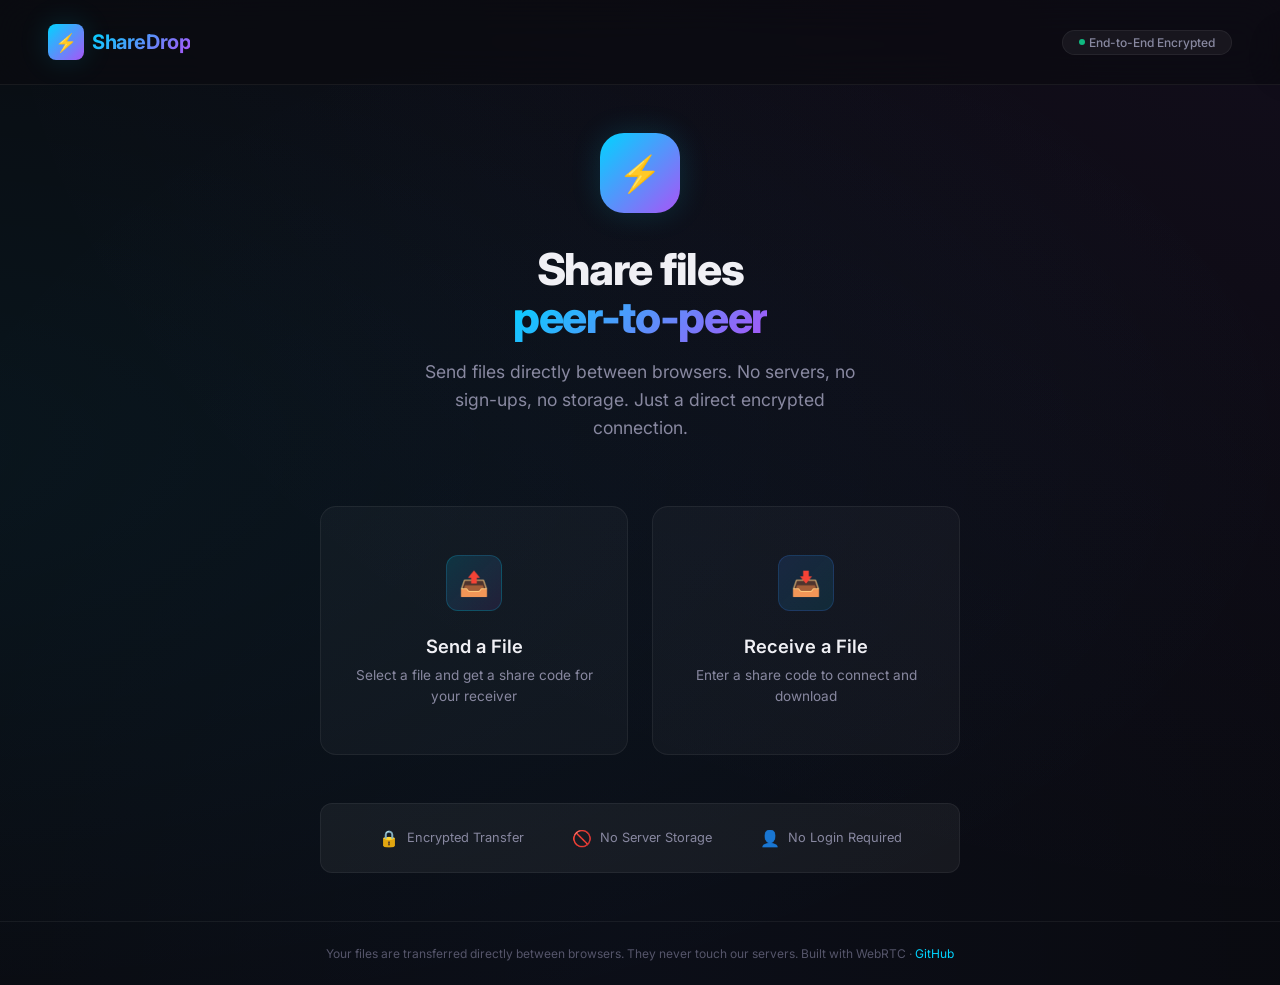
==== frontend/index.html @ 799e656a "feat: Initial commit - ShareDrop signaling server and WebRTC frontend" ====
<!DOCTYPE html>
<html lang="en">
<head>
    <meta charset="UTF-8">
    <meta name="viewport" content="width=device-width, initial-scale=1.0">
    <meta name="description" content="Share files directly between browsers with no server storage. Peer-to-peer, encrypted, and ephemeral.">

    <title>ShareDrop — Ephemeral P2P File Sharing</title>

    <!-- Favicon (inline SVG as data URI) -->
    <link rel="icon" href="data:image/svg+xml,<svg xmlns='http://www.w3.org/2000/svg' viewBox='0 0 100 100'><text y='.9em' font-size='90'>⚡</text></svg>">

    <!-- Styles -->
    <link rel="stylesheet" href="css/style.css">
</head>

<body>
    <div class="app-container">

        <!-- ═══ Header ═══════════════════════════════════════════ -->
        <header class="app-header">
            <a class="app-logo" id="logo-home-link" title="Back to home">
                <div class="logo-icon">⚡</div>
                <span class="logo-text">ShareDrop</span>
            </a>
            <div class="header-badge">
                <span class="dot"></span>
                End-to-End Encrypted
            </div>
        </header>

        <!-- ═══ Main Content ═════════════════════════════════════ -->
        <main class="app-main">

            <!-- ── HOME VIEW ─────────────────────────────────── -->
            <section class="view active" id="view-home">
                <div class="home-hero">
                    <div class="hero-icon">⚡</div>
                    <h1>
                        Share files<br>
                        <span class="gradient-text">peer-to-peer</span>
                    </h1>
                    <p class="subtitle">
                        Send files directly between browsers. No servers, no sign-ups, no storage. 
                        Just a direct encrypted connection.
                    </p>
                </div>

                <div class="action-cards">
                    <div class="action-card send-card" id="btn-go-send" tabindex="0" role="button" aria-label="Send a file">
                        <div class="card-icon">📤</div>
                        <h3>Send a File</h3>
                        <p>Select a file and get a share code for your receiver</p>
                    </div>
                    <div class="action-card receive-card" id="btn-go-receive" tabindex="0" role="button" aria-label="Receive a file">
                        <div class="card-icon">📥</div>
                        <h3>Receive a File</h3>
                        <p>Enter a share code to connect and download</p>
                    </div>
                </div>

                <div class="trust-strip">
                    <div class="trust-item">
                        <span class="icon">🔒</span>
                        <span>Encrypted Transfer</span>
                    </div>
                    <div class="trust-item">
                        <span class="icon">🚫</span>
                        <span>No Server Storage</span>
                    </div>
                    <div class="trust-item">
                        <span class="icon">👤</span>
                        <span>No Login Required</span>
                    </div>
                </div>
            </section>

            <!-- ── SEND VIEW ─────────────────────────────────── -->
            <section class="view" id="view-send">
                <button class="btn-back" id="btn-back-send">
                    ← Back
                </button>

                <div class="section-header">
                    <h2>Send a File</h2>
                    <p>Select a file to share (max 1 GB)</p>
                </div>

                <!-- Steps -->
                <div class="steps" id="send-steps">
                    <div class="step active" data-step="1">
                        <span class="step-number">1</span>
                        Select File
                    </div>
                    <div class="step-divider"></div>
                    <div class="step" data-step="2">
                        <span class="step-number">2</span>
                        Share Code
                    </div>
                    <div class="step-divider"></div>
                    <div class="step" data-step="3">
                        <span class="step-number">3</span>
                        Transfer
                    </div>
                </div>

                <!-- Step 1: File Selection -->
                <div class="drop-zone" id="drop-zone">
                    <div class="drop-icon">📁</div>
                    <div class="drop-text">Drag & drop your file here</div>
                    <div class="drop-subtext">or <span>click to browse</span> · Max 1 GB</div>
                    <input type="file" id="file-input">
                </div>

                <!-- File Info -->
                <div class="file-info" id="file-info">
                    <div class="file-info-row">
                        <div class="file-icon" id="file-type-icon">📄</div>
                        <div class="file-details">
                            <div class="file-name" id="file-name">—</div>
                            <div class="file-meta">
                                <span id="file-size">—</span>
                                <span id="file-type">—</span>
                            </div>
                        </div>
                        <button class="file-remove" id="btn-remove-file" title="Remove file">✕</button>
                    </div>
                </div>

                <!-- Create Room Button -->
                <button class="btn btn-primary btn-full btn-lg" id="btn-create-room" disabled>
                    Create Share Link
                </button>

                <!-- Step 2: Room Code -->
                <div class="room-code-section" id="room-code-section">
                    <div class="room-code-label">Share this code with the receiver</div>
                    <div class="room-code-display">
                        <span class="room-code-value" id="room-code-value">—</span>
                        <button class="btn-copy" id="btn-copy-code" title="Copy code">📋</button>
                    </div>
                    <div class="room-code-hint">Waiting for receiver to connect...</div>
                </div>

                <!-- Connection Status -->
                <div class="connection-status" id="send-connection-status">
                    <span class="status-dot"></span>
                    <span class="status-text">—</span>
                </div>

                <!-- Step 3: Transfer Progress -->
                <div class="transfer-section" id="send-transfer">
                    <div class="progress-container">
                        <div class="progress-header">
                            <span class="progress-label">Sending file...</span>
                            <span class="progress-percent" id="send-progress-percent">0%</span>
                        </div>
                        <div class="progress-bar">
                            <div class="progress-fill" id="send-progress-fill"></div>
                        </div>
                    </div>
                    <div class="transfer-stats">
                        <div class="stat">
                            <div class="stat-value" id="send-speed">—</div>
                            <div class="stat-label">Speed</div>
                        </div>
                        <div class="stat">
                            <div class="stat-value" id="send-transferred">—</div>
                            <div class="stat-label">Sent</div>
                        </div>
                        <div class="stat">
                            <div class="stat-value" id="send-eta">—</div>
                            <div class="stat-label">ETA</div>
                        </div>
                    </div>
                </div>

                <!-- Transfer Complete -->
                <div class="transfer-complete" id="send-complete">
                    <div class="complete-icon">✓</div>
                    <div class="complete-title">File Sent!</div>
                    <div class="complete-subtitle">Your file has been successfully delivered.</div>
                    <button class="btn btn-secondary btn-lg" id="btn-send-another">
                        Send Another File
                    </button>
                </div>
            </section>

            <!-- ── RECEIVE VIEW ──────────────────────────────── -->
            <section class="view" id="view-receive">
                <button class="btn-back" id="btn-back-receive">
                    ← Back
                </button>

                <div class="section-header">
                    <h2>Receive a File</h2>
                    <p>Enter the 5-character code from the sender</p>
                </div>

                <!-- Room Code Input -->
                <div class="room-code-input-group" id="room-code-inputs">
                    <input type="text" maxlength="1" data-index="0" placeholder="·" autocomplete="off" aria-label="Code digit 1">
                    <input type="text" maxlength="1" data-index="1" placeholder="·" autocomplete="off" aria-label="Code digit 2">
                    <input type="text" maxlength="1" data-index="2" placeholder="·" autocomplete="off" aria-label="Code digit 3">
                    <input type="text" maxlength="1" data-index="3" placeholder="·" autocomplete="off" aria-label="Code digit 4">
                    <input type="text" maxlength="1" data-index="4" placeholder="·" autocomplete="off" aria-label="Code digit 5">
                </div>

                <!-- Connect Button -->
                <button class="btn btn-primary btn-full btn-lg" id="btn-join-room" disabled>
                    Connect to Sender
                </button>

                <!-- Connection Status -->
                <div class="connection-status" id="receive-connection-status">
                    <span class="status-dot"></span>
                    <span class="status-text">—</span>
                </div>

                <!-- Incoming File Info -->
                <div class="file-info" id="incoming-file-info">
                    <div class="file-info-row">
                        <div class="file-icon">📥</div>
                        <div class="file-details">
                            <div class="file-name" id="incoming-file-name">—</div>
                            <div class="file-meta">
                                <span id="incoming-file-size">—</span>
                                <span id="incoming-file-type">—</span>
                            </div>
                        </div>
                    </div>
                </div>

                <!-- Transfer Progress -->
                <div class="transfer-section" id="receive-transfer">
                    <div class="progress-container">
                        <div class="progress-header">
                            <span class="progress-label">Receiving file...</span>
                            <span class="progress-percent" id="receive-progress-percent">0%</span>
                        </div>
                        <div class="progress-bar">
                            <div class="progress-fill" id="receive-progress-fill"></div>
                        </div>
                    </div>
                    <div class="transfer-stats">
                        <div class="stat">
                            <div class="stat-value" id="receive-speed">—</div>
                            <div class="stat-label">Speed</div>
                        </div>
                        <div class="stat">
                            <div class="stat-value" id="receive-received">—</div>
                            <div class="stat-label">Received</div>
                        </div>
                        <div class="stat">
                            <div class="stat-value" id="receive-eta">—</div>
                            <div class="stat-label">ETA</div>
                        </div>
                    </div>
                </div>

                <!-- Transfer Complete -->
                <div class="transfer-complete" id="receive-complete">
                    <div class="complete-icon">✓</div>
                    <div class="complete-title">File Received!</div>
                    <div class="complete-subtitle">Your download should begin automatically.</div>
                    <button class="btn btn-primary btn-lg" id="btn-download-file" style="margin-bottom: var(--space-md);">
                        💾 Download File
                    </button>
                    <br>
                    <button class="btn btn-secondary btn-lg" id="btn-receive-another">
                        Receive Another File
                    </button>
                </div>
            </section>

        </main>

        <!-- ═══ Footer ═══════════════════════════════════════════ -->
        <footer class="app-footer">
            Your files are transferred directly between browsers. They never touch our servers. 
            Built with WebRTC · <a href="https://github.com" target="_blank" rel="noopener">GitHub</a>
        </footer>

    </div>

    <!-- ═══ Toast Notifications ═══════════════════════════════ -->
    <div class="toast" id="toast">
        <span id="toast-message"></span>
    </div>

    <!-- ═══ Scripts ══════════════════════════════════════════ -->
    <script src="js/signaling.js"></script>
    <script src="js/webrtc.js"></script>
    <script src="js/fileHandler.js"></script>
    <script src="js/app.js"></script>
</body>
</html>
---- frontend/css/style.css ----
/* ═══════════════════════════════════════════════════════════
   P2P File Share — Design System & Styles
   Premium dark theme with glassmorphism and gradient accents
   ═══════════════════════════════════════════════════════════ */

/* ── Google Fonts ─────────────────────────────────────────── */
@import url('https://fonts.googleapis.com/css2?family=Inter:wght@300;400;500;600;700;800&family=JetBrains+Mono:wght@400;500;600&display=swap');

/* ── CSS Custom Properties ────────────────────────────────── */
:root {
    /* Colors */
    --bg-primary: #0a0a0f;
    --bg-secondary: #12121a;
    --bg-tertiary: #1a1a2e;
    --bg-card: rgba(255, 255, 255, 0.03);
    --bg-card-hover: rgba(255, 255, 255, 0.06);
    --bg-glass: rgba(255, 255, 255, 0.05);
    --bg-glass-hover: rgba(255, 255, 255, 0.08);

    --text-primary: #f0f0f5;
    --text-secondary: #8888a0;
    --text-muted: #55556a;

    --accent-cyan: #00d4ff;
    --accent-purple: #a855f7;
    --accent-blue: #3b82f6;
    --accent-green: #10b981;
    --accent-red: #ef4444;
    --accent-orange: #f59e0b;

    --gradient-primary: linear-gradient(135deg, #00d4ff, #a855f7);
    --gradient-secondary: linear-gradient(135deg, #3b82f6, #00d4ff);
    --gradient-success: linear-gradient(135deg, #10b981, #00d4ff);
    --gradient-danger: linear-gradient(135deg, #ef4444, #f59e0b);

    --border-subtle: rgba(255, 255, 255, 0.06);
    --border-accent: rgba(0, 212, 255, 0.2);

    --shadow-glow-cyan: 0 0 30px rgba(0, 212, 255, 0.15);
    --shadow-glow-purple: 0 0 30px rgba(168, 85, 247, 0.15);
    --shadow-card: 0 8px 32px rgba(0, 0, 0, 0.3);

    /* Typography */
    --font-primary: 'Inter', -apple-system, BlinkMacSystemFont, sans-serif;
    --font-mono: 'JetBrains Mono', 'Fira Code', monospace;

    /* Spacing */
    --space-xs: 0.25rem;
    --space-sm: 0.5rem;
    --space-md: 1rem;
    --space-lg: 1.5rem;
    --space-xl: 2rem;
    --space-2xl: 3rem;
    --space-3xl: 4rem;

    /* Border radius */
    --radius-sm: 8px;
    --radius-md: 12px;
    --radius-lg: 16px;
    --radius-xl: 24px;
    --radius-full: 9999px;

    /* Transitions */
    --transition-fast: 150ms cubic-bezier(0.4, 0, 0.2, 1);
    --transition-base: 250ms cubic-bezier(0.4, 0, 0.2, 1);
    --transition-slow: 400ms cubic-bezier(0.4, 0, 0.2, 1);
    --transition-spring: 500ms cubic-bezier(0.34, 1.56, 0.64, 1);
}

/* ── Reset & Base ─────────────────────────────────────────── */
*,
*::before,
*::after {
    margin: 0;
    padding: 0;
    box-sizing: border-box;
}

html {
    font-size: 16px;
    scroll-behavior: smooth;
    -webkit-font-smoothing: antialiased;
    -moz-osx-font-smoothing: grayscale;
}

body {
    font-family: var(--font-primary);
    background-color: var(--bg-primary);
    color: var(--text-primary);
    min-height: 100vh;
    overflow-x: hidden;
    position: relative;
}

/* ── Animated Background ──────────────────────────────────── */
body::before {
    content: '';
    position: fixed;
    top: -50%;
    left: -50%;
    width: 200%;
    height: 200%;
    background:
        radial-gradient(ellipse at 20% 50%, rgba(0, 212, 255, 0.06) 0%, transparent 50%),
        radial-gradient(ellipse at 80% 20%, rgba(168, 85, 247, 0.06) 0%, transparent 50%),
        radial-gradient(ellipse at 50% 80%, rgba(59, 130, 246, 0.04) 0%, transparent 50%);
    animation: bgShift 20s ease-in-out infinite alternate;
    z-index: 0;
    pointer-events: none;
}

@keyframes bgShift {
    0% { transform: translate(0, 0) rotate(0deg); }
    100% { transform: translate(-5%, -5%) rotate(3deg); }
}

/* ── Layout ───────────────────────────────────────────────── */
.app-container {
    position: relative;
    z-index: 1;
    min-height: 100vh;
    display: flex;
    flex-direction: column;
}

/* ── Header ───────────────────────────────────────────────── */
.app-header {
    display: flex;
    align-items: center;
    justify-content: space-between;
    padding: var(--space-lg) var(--space-2xl);
    background: rgba(10, 10, 15, 0.6);
    backdrop-filter: blur(20px);
    border-bottom: 1px solid var(--border-subtle);
    position: sticky;
    top: 0;
    z-index: 100;
}

.app-logo {
    display: flex;
    align-items: center;
    gap: var(--space-sm);
    cursor: pointer;
    text-decoration: none;
}

.logo-icon {
    width: 36px;
    height: 36px;
    border-radius: var(--radius-sm);
    background: var(--gradient-primary);
    display: flex;
    align-items: center;
    justify-content: center;
    font-size: 1.1rem;
    box-shadow: var(--shadow-glow-cyan);
}

.logo-text {
    font-size: 1.25rem;
    font-weight: 700;
    background: var(--gradient-primary);
    -webkit-background-clip: text;
    -webkit-text-fill-color: transparent;
    background-clip: text;
    letter-spacing: -0.02em;
}

.header-badge {
    display: flex;
    align-items: center;
    gap: var(--space-xs);
    padding: var(--space-xs) var(--space-md);
    background: var(--bg-glass);
    border: 1px solid var(--border-subtle);
    border-radius: var(--radius-full);
    font-size: 0.75rem;
    color: var(--text-secondary);
    font-weight: 500;
}

.header-badge .dot {
    width: 6px;
    height: 6px;
    background: var(--accent-green);
    border-radius: 50%;
    animation: pulse 2s ease-in-out infinite;
}

/* ── Main Content ─────────────────────────────────────────── */
.app-main {
    flex: 1;
    display: flex;
    align-items: center;
    justify-content: center;
    padding: var(--space-2xl);
}

/* ── View System ──────────────────────────────────────────── */
.view {
    display: none;
    width: 100%;
    max-width: 640px;
    animation: fadeSlideIn 0.4s var(--transition-base);
}

.view.active {
    display: block;
}

@keyframes fadeSlideIn {
    from {
        opacity: 0;
        transform: translateY(20px);
    }
    to {
        opacity: 1;
        transform: translateY(0);
    }
}

/* ── Home View ────────────────────────────────────────────── */
.home-hero {
    text-align: center;
    margin-bottom: var(--space-3xl);
}

.home-hero .hero-icon {
    width: 80px;
    height: 80px;
    margin: 0 auto var(--space-xl);
    border-radius: var(--radius-xl);
    background: var(--gradient-primary);
    display: flex;
    align-items: center;
    justify-content: center;
    font-size: 2.2rem;
    box-shadow: var(--shadow-glow-cyan);
    animation: float 3s ease-in-out infinite;
}

@keyframes float {
    0%, 100% { transform: translateY(0); }
    50% { transform: translateY(-8px); }
}

.home-hero h1 {
    font-size: 2.75rem;
    font-weight: 800;
    letter-spacing: -0.03em;
    line-height: 1.1;
    margin-bottom: var(--space-md);
}

.home-hero h1 .gradient-text {
    background: var(--gradient-primary);
    -webkit-background-clip: text;
    -webkit-text-fill-color: transparent;
    background-clip: text;
}

.home-hero .subtitle {
    font-size: 1.1rem;
    color: var(--text-secondary);
    max-width: 440px;
    margin: 0 auto;
    line-height: 1.6;
}

/* ── Action Cards ─────────────────────────────────────────── */
.action-cards {
    display: grid;
    grid-template-columns: 1fr 1fr;
    gap: var(--space-lg);
    margin-bottom: var(--space-2xl);
}

.action-card {
    position: relative;
    background: var(--bg-card);
    border: 1px solid var(--border-subtle);
    border-radius: var(--radius-lg);
    padding: var(--space-2xl) var(--space-xl);
    text-align: center;
    cursor: pointer;
    transition: all var(--transition-base);
    overflow: hidden;
}

.action-card::before {
    content: '';
    position: absolute;
    inset: 0;
    border-radius: inherit;
    opacity: 0;
    transition: opacity var(--transition-base);
}

.action-card.send-card::before {
    background: linear-gradient(135deg, rgba(0, 212, 255, 0.08), rgba(168, 85, 247, 0.05));
}

.action-card.receive-card::before {
    background: linear-gradient(135deg, rgba(59, 130, 246, 0.08), rgba(0, 212, 255, 0.05));
}

.action-card:hover {
    border-color: var(--border-accent);
    transform: translateY(-4px);
    box-shadow: var(--shadow-glow-cyan);
}

.action-card:hover::before {
    opacity: 1;
}

.action-card .card-icon {
    width: 56px;
    height: 56px;
    margin: 0 auto var(--space-lg);
    border-radius: var(--radius-md);
    display: flex;
    align-items: center;
    justify-content: center;
    font-size: 1.5rem;
    position: relative;
    z-index: 1;
}

.send-card .card-icon {
    background: linear-gradient(135deg, rgba(0, 212, 255, 0.15), rgba(168, 85, 247, 0.1));
    border: 1px solid rgba(0, 212, 255, 0.2);
}

.receive-card .card-icon {
    background: linear-gradient(135deg, rgba(59, 130, 246, 0.15), rgba(0, 212, 255, 0.1));
    border: 1px solid rgba(59, 130, 246, 0.2);
}

.action-card h3 {
    font-size: 1.15rem;
    font-weight: 600;
    margin-bottom: var(--space-sm);
    position: relative;
    z-index: 1;
}

.action-card p {
    font-size: 0.85rem;
    color: var(--text-secondary);
    line-height: 1.5;
    position: relative;
    z-index: 1;
}

/* ── Trust Strip ──────────────────────────────────────────── */
.trust-strip {
    display: flex;
    justify-content: center;
    gap: var(--space-2xl);
    padding: var(--space-lg);
    border-radius: var(--radius-md);
    background: var(--bg-glass);
    border: 1px solid var(--border-subtle);
}

.trust-item {
    display: flex;
    align-items: center;
    gap: var(--space-sm);
    font-size: 0.8rem;
    color: var(--text-secondary);
}

.trust-item .icon {
    font-size: 1rem;
}

/* ── Back Button ──────────────────────────────────────────── */
.btn-back {
    display: inline-flex;
    align-items: center;
    gap: var(--space-sm);
    padding: var(--space-sm) var(--space-md);
    background: var(--bg-glass);
    border: 1px solid var(--border-subtle);
    border-radius: var(--radius-full);
    color: var(--text-secondary);
    font-family: var(--font-primary);
    font-size: 0.85rem;
    font-weight: 500;
    cursor: pointer;
    transition: all var(--transition-fast);
    margin-bottom: var(--space-xl);
}

.btn-back:hover {
    background: var(--bg-glass-hover);
    color: var(--text-primary);
    border-color: var(--border-accent);
}

/* ── Section Header ───────────────────────────────────────── */
.section-header {
    text-align: center;
    margin-bottom: var(--space-2xl);
}

.section-header h2 {
    font-size: 1.75rem;
    font-weight: 700;
    letter-spacing: -0.02em;
    margin-bottom: var(--space-sm);
}

.section-header p {
    color: var(--text-secondary);
    font-size: 0.95rem;
}

/* ── Steps Indicator ──────────────────────────────────────── */
.steps {
    display: flex;
    justify-content: center;
    gap: var(--space-xs);
    margin-bottom: var(--space-2xl);
}

.step {
    display: flex;
    align-items: center;
    gap: var(--space-xs);
    padding: var(--space-xs) var(--space-md);
    border-radius: var(--radius-full);
    font-size: 0.75rem;
    font-weight: 500;
    color: var(--text-muted);
    background: var(--bg-glass);
    border: 1px solid transparent;
    transition: all var(--transition-base);
}

.step.active {
    color: var(--accent-cyan);
    border-color: rgba(0, 212, 255, 0.3);
    background: rgba(0, 212, 255, 0.08);
}

.step.completed {
    color: var(--accent-green);
    border-color: rgba(16, 185, 129, 0.3);
    background: rgba(16, 185, 129, 0.08);
}

.step-number {
    width: 20px;
    height: 20px;
    border-radius: 50%;
    display: flex;
    align-items: center;
    justify-content: center;
    font-size: 0.7rem;
    font-weight: 600;
    background: var(--bg-tertiary);
}

.step.active .step-number {
    background: rgba(0, 212, 255, 0.2);
}

.step.completed .step-number {
    background: rgba(16, 185, 129, 0.2);
}

.step-divider {
    width: 24px;
    height: 1px;
    background: var(--border-subtle);
}

/* ── File Drop Zone ───────────────────────────────────────── */
.drop-zone {
    position: relative;
    border: 2px dashed var(--border-subtle);
    border-radius: var(--radius-lg);
    padding: var(--space-3xl) var(--space-xl);
    text-align: center;
    cursor: pointer;
    transition: all var(--transition-base);
    background: var(--bg-card);
    margin-bottom: var(--space-xl);
}

.drop-zone:hover,
.drop-zone.drag-over {
    border-color: var(--accent-cyan);
    background: rgba(0, 212, 255, 0.04);
    box-shadow: var(--shadow-glow-cyan);
}

.drop-zone.drag-over {
    transform: scale(1.01);
}

.drop-zone .drop-icon {
    font-size: 2.5rem;
    margin-bottom: var(--space-md);
    opacity: 0.8;
}

.drop-zone .drop-text {
    font-size: 1rem;
    font-weight: 500;
    color: var(--text-primary);
    margin-bottom: var(--space-xs);
}

.drop-zone .drop-subtext {
    font-size: 0.8rem;
    color: var(--text-muted);
}

.drop-zone .drop-subtext span {
    color: var(--accent-cyan);
    font-weight: 500;
}

.drop-zone input[type="file"] {
    display: none;
}

/* ── File Info Card ───────────────────────────────────────── */
.file-info {
    display: none;
    background: var(--bg-card);
    border: 1px solid var(--border-subtle);
    border-radius: var(--radius-md);
    padding: var(--space-lg);
    margin-bottom: var(--space-xl);
    animation: fadeSlideIn 0.3s ease-out;
}

.file-info.visible {
    display: block;
}

.file-info-row {
    display: flex;
    align-items: center;
    gap: var(--space-md);
}

.file-icon {
    width: 48px;
    height: 48px;
    border-radius: var(--radius-sm);
    background: linear-gradient(135deg, rgba(0, 212, 255, 0.12), rgba(168, 85, 247, 0.08));
    border: 1px solid rgba(0, 212, 255, 0.15);
    display: flex;
    align-items: center;
    justify-content: center;
    font-size: 1.3rem;
    flex-shrink: 0;
}

.file-details {
    flex: 1;
    min-width: 0;
}

.file-name {
    font-size: 0.95rem;
    font-weight: 600;
    white-space: nowrap;
    overflow: hidden;
    text-overflow: ellipsis;
}

.file-meta {
    display: flex;
    gap: var(--space-md);
    margin-top: var(--space-xs);
    font-size: 0.8rem;
    color: var(--text-secondary);
}

.file-remove {
    width: 32px;
    height: 32px;
    border-radius: var(--radius-sm);
    background: rgba(239, 68, 68, 0.1);
    border: 1px solid rgba(239, 68, 68, 0.15);
    color: var(--accent-red);
    display: flex;
    align-items: center;
    justify-content: center;
    cursor: pointer;
    transition: all var(--transition-fast);
    font-size: 1rem;
    flex-shrink: 0;
}

.file-remove:hover {
    background: rgba(239, 68, 68, 0.2);
    border-color: rgba(239, 68, 68, 0.3);
}

/* ── Room Code Display ────────────────────────────────────── */
.room-code-section {
    display: none;
    text-align: center;
    margin-bottom: var(--space-xl);
    animation: fadeSlideIn 0.4s ease-out;
}

.room-code-section.visible {
    display: block;
}

.room-code-label {
    font-size: 0.85rem;
    color: var(--text-secondary);
    margin-bottom: var(--space-md);
    font-weight: 500;
}

.room-code-display {
    display: inline-flex;
    align-items: center;
    gap: var(--space-md);
    padding: var(--space-md) var(--space-xl);
    background: var(--bg-card);
    border: 1px solid var(--border-accent);
    border-radius: var(--radius-md);
    box-shadow: var(--shadow-glow-cyan);
}

.room-code-value {
    font-family: var(--font-mono);
    font-size: 2rem;
    font-weight: 600;
    letter-spacing: 0.2em;
    color: var(--accent-cyan);
    text-transform: uppercase;
}

.btn-copy {
    width: 40px;
    height: 40px;
    border-radius: var(--radius-sm);
    background: var(--bg-glass);
    border: 1px solid var(--border-subtle);
    color: var(--text-secondary);
    display: flex;
    align-items: center;
    justify-content: center;
    cursor: pointer;
    transition: all var(--transition-fast);
    font-size: 1rem;
}

.btn-copy:hover {
    background: var(--bg-glass-hover);
    color: var(--text-primary);
    border-color: var(--border-accent);
}

.btn-copy.copied {
    color: var(--accent-green);
    border-color: rgba(16, 185, 129, 0.3);
    background: rgba(16, 185, 129, 0.1);
}

.room-code-hint {
    margin-top: var(--space-md);
    font-size: 0.8rem;
    color: var(--text-muted);
}

/* ── Room Code Input (Receive View) ───────────────────────── */
.room-code-input-group {
    display: flex;
    justify-content: center;
    gap: var(--space-sm);
    margin-bottom: var(--space-xl);
}

.room-code-input-group input {
    width: 52px;
    height: 64px;
    text-align: center;
    font-family: var(--font-mono);
    font-size: 1.5rem;
    font-weight: 600;
    text-transform: uppercase;
    background: var(--bg-card);
    border: 2px solid var(--border-subtle);
    border-radius: var(--radius-md);
    color: var(--text-primary);
    outline: none;
    transition: all var(--transition-fast);
    caret-color: var(--accent-cyan);
}

.room-code-input-group input:focus {
    border-color: var(--accent-cyan);
    box-shadow: 0 0 0 3px rgba(0, 212, 255, 0.1);
}

.room-code-input-group input::placeholder {
    color: var(--text-muted);
    font-size: 1.2rem;
}

/* ── Buttons ──────────────────────────────────────────────── */
.btn {
    display: inline-flex;
    align-items: center;
    justify-content: center;
    gap: var(--space-sm);
    padding: var(--space-md) var(--space-xl);
    border: none;
    border-radius: var(--radius-md);
    font-family: var(--font-primary);
    font-size: 0.95rem;
    font-weight: 600;
    cursor: pointer;
    transition: all var(--transition-base);
    position: relative;
    overflow: hidden;
}

.btn-primary {
    background: var(--gradient-primary);
    color: white;
    box-shadow: 0 4px 15px rgba(0, 212, 255, 0.25);
}

.btn-primary:hover {
    transform: translateY(-2px);
    box-shadow: 0 8px 25px rgba(0, 212, 255, 0.35);
}

.btn-primary:active {
    transform: translateY(0);
}

.btn-primary:disabled {
    opacity: 0.5;
    cursor: not-allowed;
    transform: none;
    box-shadow: none;
}

.btn-secondary {
    background: var(--bg-glass);
    border: 1px solid var(--border-subtle);
    color: var(--text-primary);
}

.btn-secondary:hover {
    background: var(--bg-glass-hover);
    border-color: var(--border-accent);
}

.btn-full {
    width: 100%;
}

.btn-lg {
    padding: var(--space-lg) var(--space-2xl);
    font-size: 1rem;
    border-radius: var(--radius-md);
}

/* ── Connection Status ────────────────────────────────────── */
.connection-status {
    display: none;
    align-items: center;
    justify-content: center;
    gap: var(--space-sm);
    padding: var(--space-md);
    border-radius: var(--radius-md);
    font-size: 0.85rem;
    font-weight: 500;
    margin-bottom: var(--space-xl);
    animation: fadeSlideIn 0.3s ease-out;
}

.connection-status.visible {
    display: flex;
}

.connection-status.waiting {
    background: rgba(245, 158, 11, 0.08);
    border: 1px solid rgba(245, 158, 11, 0.2);
    color: var(--accent-orange);
}

.connection-status.connected {
    background: rgba(16, 185, 129, 0.08);
    border: 1px solid rgba(16, 185, 129, 0.2);
    color: var(--accent-green);
}

.connection-status.error {
    background: rgba(239, 68, 68, 0.08);
    border: 1px solid rgba(239, 68, 68, 0.2);
    color: var(--accent-red);
}

.status-dot {
    width: 8px;
    height: 8px;
    border-radius: 50%;
    flex-shrink: 0;
}

.waiting .status-dot {
    background: var(--accent-orange);
    animation: pulse 1.5s ease-in-out infinite;
}

.connected .status-dot {
    background: var(--accent-green);
    animation: pulse 2s ease-in-out infinite;
}

.error .status-dot {
    background: var(--accent-red);
}

/* ── Transfer Progress ────────────────────────────────────── */
.transfer-section {
    display: none;
    animation: fadeSlideIn 0.4s ease-out;
}

.transfer-section.visible {
    display: block;
}

.progress-container {
    margin-bottom: var(--space-lg);
}

.progress-header {
    display: flex;
    justify-content: space-between;
    align-items: center;
    margin-bottom: var(--space-sm);
}

.progress-label {
    font-size: 0.85rem;
    font-weight: 500;
    color: var(--text-secondary);
}

.progress-percent {
    font-family: var(--font-mono);
    font-size: 0.85rem;
    font-weight: 600;
    color: var(--accent-cyan);
}

.progress-bar {
    width: 100%;
    height: 8px;
    background: var(--bg-tertiary);
    border-radius: var(--radius-full);
    overflow: hidden;
    position: relative;
}

.progress-fill {
    height: 100%;
    background: var(--gradient-primary);
    border-radius: var(--radius-full);
    width: 0%;
    transition: width var(--transition-base);
    position: relative;
}

.progress-fill::after {
    content: '';
    position: absolute;
    top: 0;
    right: 0;
    bottom: 0;
    width: 100px;
    background: linear-gradient(90deg, transparent, rgba(255, 255, 255, 0.2), transparent);
    animation: shimmer 1.5s ease-in-out infinite;
}

@keyframes shimmer {
    0% { transform: translateX(-100px); }
    100% { transform: translateX(100px); }
}

.transfer-stats {
    display: flex;
    justify-content: space-between;
    padding: var(--space-md);
    background: var(--bg-card);
    border: 1px solid var(--border-subtle);
    border-radius: var(--radius-sm);
    margin-top: var(--space-md);
}

.stat {
    text-align: center;
}

.stat-value {
    font-family: var(--font-mono);
    font-size: 0.9rem;
    font-weight: 600;
    color: var(--text-primary);
}

.stat-label {
    font-size: 0.7rem;
    color: var(--text-muted);
    margin-top: 2px;
    text-transform: uppercase;
    letter-spacing: 0.05em;
}

/* ── Transfer Complete ────────────────────────────────────── */
.transfer-complete {
    display: none;
    text-align: center;
    padding: var(--space-2xl);
    animation: fadeSlideIn 0.4s ease-out;
}

.transfer-complete.visible {
    display: block;
}

.complete-icon {
    width: 72px;
    height: 72px;
    margin: 0 auto var(--space-lg);
    border-radius: 50%;
    background: rgba(16, 185, 129, 0.1);
    border: 2px solid rgba(16, 185, 129, 0.3);
    display: flex;
    align-items: center;
    justify-content: center;
    font-size: 2rem;
    animation: scaleIn 0.5s var(--transition-spring);
}

@keyframes scaleIn {
    from { transform: scale(0); opacity: 0; }
    to { transform: scale(1); opacity: 1; }
}

.complete-title {
    font-size: 1.5rem;
    font-weight: 700;
    margin-bottom: var(--space-sm);
    color: var(--accent-green);
}

.complete-subtitle {
    font-size: 0.9rem;
    color: var(--text-secondary);
    margin-bottom: var(--space-xl);
}

/* ── Error Toast ──────────────────────────────────────────── */
.toast {
    position: fixed;
    top: var(--space-xl);
    right: var(--space-xl);
    padding: var(--space-md) var(--space-lg);
    border-radius: var(--radius-md);
    font-size: 0.85rem;
    font-weight: 500;
    z-index: 200;
    transform: translateX(calc(100% + var(--space-xl)));
    transition: transform var(--transition-base);
    max-width: 400px;
    box-shadow: var(--shadow-card);
}

.toast.visible {
    transform: translateX(0);
}

.toast.toast-error {
    background: rgba(239, 68, 68, 0.15);
    border: 1px solid rgba(239, 68, 68, 0.3);
    color: #fca5a5;
}

.toast.toast-success {
    background: rgba(16, 185, 129, 0.15);
    border: 1px solid rgba(16, 185, 129, 0.3);
    color: #6ee7b7;
}

.toast.toast-info {
    background: rgba(0, 212, 255, 0.15);
    border: 1px solid rgba(0, 212, 255, 0.3);
    color: #67e8f9;
}

/* ── Animations ───────────────────────────────────────────── */
@keyframes pulse {
    0%, 100% { opacity: 1; }
    50% { opacity: 0.4; }
}

@keyframes spin {
    from { transform: rotate(0deg); }
    to { transform: rotate(360deg); }
}

.spinner {
    width: 16px;
    height: 16px;
    border: 2px solid transparent;
    border-top-color: currentColor;
    border-radius: 50%;
    animation: spin 0.8s linear infinite;
}

/* ── Footer ───────────────────────────────────────────────── */
.app-footer {
    text-align: center;
    padding: var(--space-lg) var(--space-2xl);
    color: var(--text-muted);
    font-size: 0.75rem;
    border-top: 1px solid var(--border-subtle);
}

.app-footer a {
    color: var(--accent-cyan);
    text-decoration: none;
    transition: color var(--transition-fast);
}

.app-footer a:hover {
    color: var(--accent-purple);
}

/* ── Responsive ───────────────────────────────────────────── */
@media (max-width: 640px) {
    .app-header {
        padding: var(--space-md) var(--space-lg);
    }

    .app-main {
        padding: var(--space-lg);
        align-items: flex-start;
        padding-top: var(--space-2xl);
    }

    .home-hero h1 {
        font-size: 2rem;
    }

    .action-cards {
        grid-template-columns: 1fr;
    }

    .trust-strip {
        flex-direction: column;
        gap: var(--space-md);
        align-items: center;
    }

    .room-code-value {
        font-size: 1.5rem;
    }

    .room-code-input-group input {
        width: 44px;
        height: 56px;
        font-size: 1.2rem;
    }

    .transfer-stats {
        flex-direction: column;
        gap: var(--space-md);
    }

    .toast {
        left: var(--space-md);
        right: var(--space-md);
        top: auto;
        bottom: var(--space-xl);
        transform: translateY(calc(100% + var(--space-xl)));
    }

    .toast.visible {
        transform: translateY(0);
    }
}

@media (max-width: 380px) {
    .home-hero h1 {
        font-size: 1.75rem;
    }

    .steps {
        flex-wrap: wrap;
    }

    .step-divider {
        display: none;
    }
}
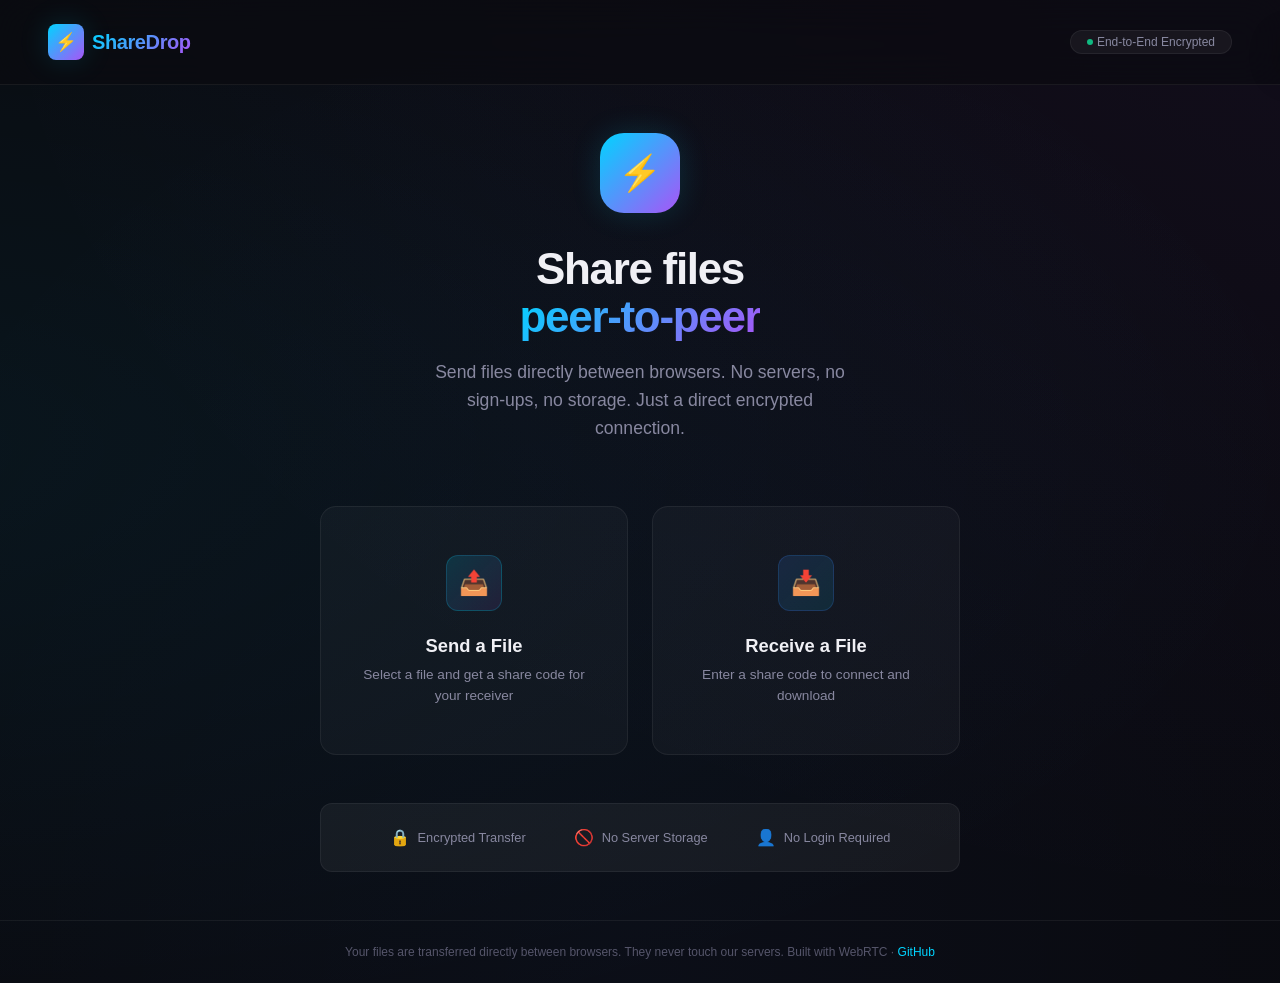
==== commit 905351df: "Separate frontend and backend for split deployment - Move static files from backend/src/main/resourc" ====
--- a/frontend/index.html
+++ b/frontend/index.html
@@ -31,6 +31,14 @@
 
         <!-- ═══ Main Content ═════════════════════════════════════ -->
         <main class="app-main">
+
+            <!-- ── Reconnecting Banner ────────────────────── -->
+            <div class="reconnect-banner" id="reconnect-banner">
+                <div class="reconnect-content">
+                    <div class="spinner"></div>
+                    <span id="reconnect-message">Reconnecting to server...</span>
+                </div>
+            </div>
 
             <!-- ── HOME VIEW ─────────────────────────────────── -->
             <section class="view active" id="view-home">
@@ -263,6 +271,10 @@
                     <div class="complete-icon">✓</div>
                     <div class="complete-title">File Received!</div>
                     <div class="complete-subtitle">Your download should begin automatically.</div>
+                    <div class="integrity-badge" id="integrity-badge">
+                        <span class="integrity-icon" id="integrity-icon"></span>
+                        <span class="integrity-text" id="integrity-text">Verifying integrity...</span>
+                    </div>
                     <button class="btn btn-primary btn-lg" id="btn-download-file" style="margin-bottom: var(--space-md);">
                         💾 Download File
                     </button>
@@ -289,6 +301,7 @@
     </div>
 
     <!-- ═══ Scripts ══════════════════════════════════════════ -->
+    <script src="config.js"></script>
     <script src="js/signaling.js"></script>
     <script src="js/webrtc.js"></script>
     <script src="js/fileHandler.js"></script>
--- a/frontend/css/style.css
+++ b/frontend/css/style.css
@@ -3,8 +3,8 @@
    Premium dark theme with glassmorphism and gradient accents
    ═══════════════════════════════════════════════════════════ */
 
-/* ── Google Fonts ─────────────────────────────────────────── */
-@import url('https://fonts.googleapis.com/css2?family=Inter:wght@300;400;500;600;700;800&family=JetBrains+Mono:wght@400;500;600&display=swap');
+/* ── Fonts (system stack — works fully offline / LAN-only) ── */
+/* No external CDN needed. Uses native OS fonts for best performance. */
 
 /* ── CSS Custom Properties ────────────────────────────────── */
 :root {
@@ -41,8 +41,8 @@
     --shadow-card: 0 8px 32px rgba(0, 0, 0, 0.3);
 
     /* Typography */
-    --font-primary: 'Inter', -apple-system, BlinkMacSystemFont, sans-serif;
-    --font-mono: 'JetBrains Mono', 'Fira Code', monospace;
+    --font-primary: 'Inter', -apple-system, BlinkMacSystemFont, 'Segoe UI', Roboto, 'Helvetica Neue', Arial, sans-serif;
+    --font-mono: 'Cascadia Code', 'JetBrains Mono', 'Fira Code', 'Consolas', 'Courier New', monospace;
 
     /* Spacing */
     --space-xs: 0.25rem;
@@ -972,6 +972,71 @@
     margin-bottom: var(--space-xl);
 }
 
+/* ── Reconnect Banner ────────────────────────────────────── */
+.reconnect-banner {
+    display: none;
+    position: fixed;
+    top: 68px; /* below sticky header */
+    left: 0;
+    right: 0;
+    z-index: 90;
+    padding: var(--space-sm) var(--space-lg);
+    background: rgba(245, 158, 11, 0.12);
+    border-bottom: 1px solid rgba(245, 158, 11, 0.25);
+    backdrop-filter: blur(12px);
+    animation: fadeSlideIn 0.3s ease-out;
+}
+
+.reconnect-banner.visible {
+    display: block;
+}
+
+.reconnect-content {
+    display: flex;
+    align-items: center;
+    justify-content: center;
+    gap: var(--space-sm);
+    font-size: 0.85rem;
+    font-weight: 500;
+    color: var(--accent-orange);
+}
+
+.reconnect-content .spinner {
+    border-top-color: var(--accent-orange);
+}
+
+/* ── Integrity Badge ─────────────────────────────────────── */
+.integrity-badge {
+    display: inline-flex;
+    align-items: center;
+    gap: var(--space-xs);
+    padding: var(--space-xs) var(--space-md);
+    border-radius: var(--radius-full);
+    font-size: 0.8rem;
+    font-weight: 600;
+    margin-bottom: var(--space-lg);
+    background: var(--bg-glass);
+    border: 1px solid var(--border-subtle);
+    color: var(--text-secondary);
+    transition: all var(--transition-base);
+}
+
+.integrity-badge.verified {
+    background: rgba(16, 185, 129, 0.1);
+    border-color: rgba(16, 185, 129, 0.3);
+    color: var(--accent-green);
+}
+
+.integrity-badge.corrupted {
+    background: rgba(239, 68, 68, 0.1);
+    border-color: rgba(239, 68, 68, 0.3);
+    color: var(--accent-red);
+}
+
+.integrity-icon {
+    font-size: 1rem;
+}
+
 /* ── Error Toast ──────────────────────────────────────────── */
 .toast {
     position: fixed;
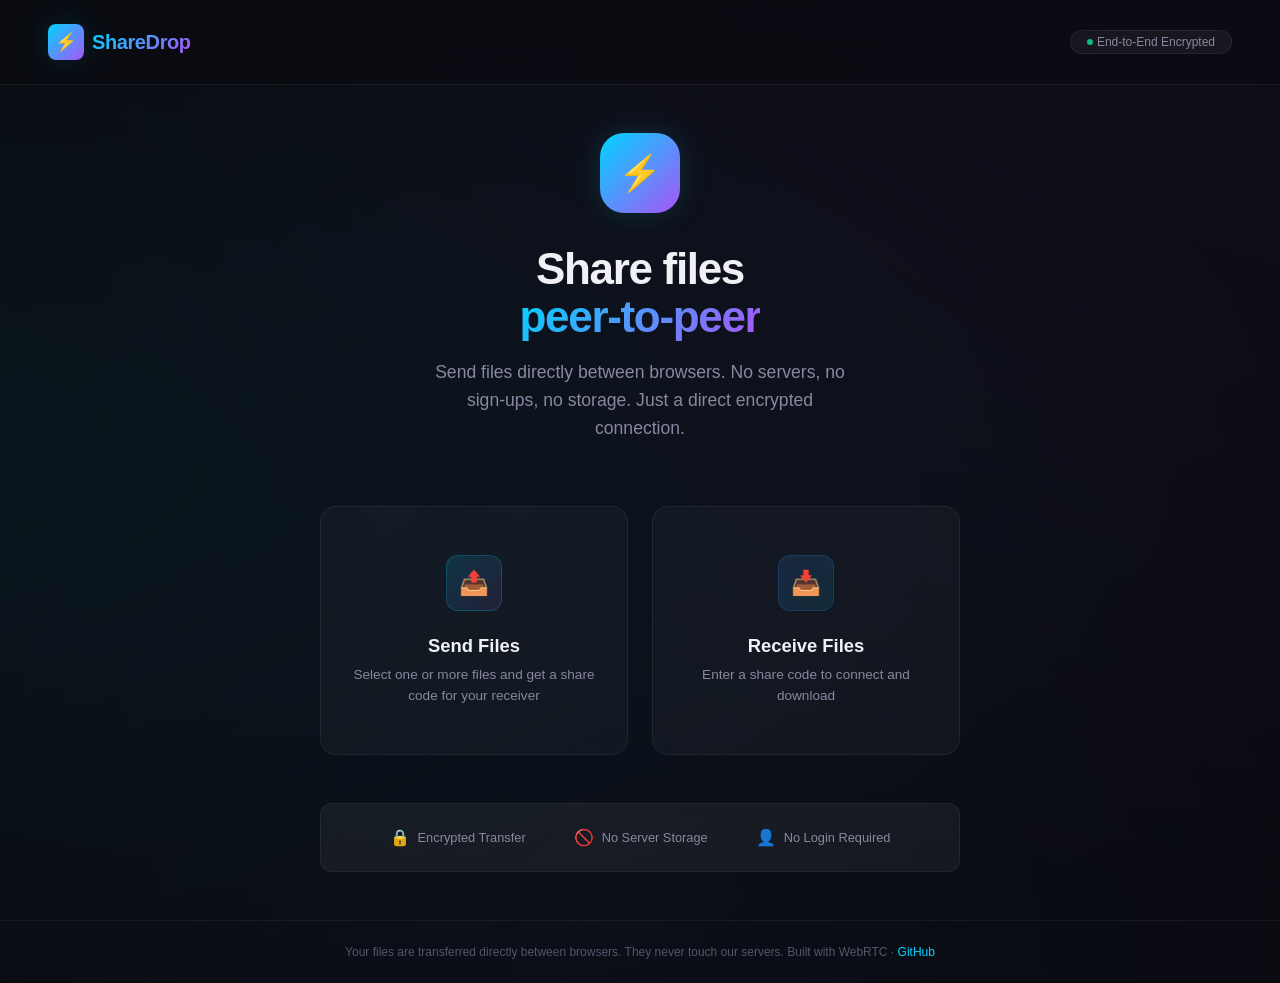
==== commit ac1f5b4d: "Add multi-file support and 4x speed boost" ====
--- a/frontend/index.html
+++ b/frontend/index.html
@@ -55,14 +55,14 @@
                 </div>
 
                 <div class="action-cards">
-                    <div class="action-card send-card" id="btn-go-send" tabindex="0" role="button" aria-label="Send a file">
+                    <div class="action-card send-card" id="btn-go-send" tabindex="0" role="button" aria-label="Send files">
                         <div class="card-icon">📤</div>
-                        <h3>Send a File</h3>
-                        <p>Select a file and get a share code for your receiver</p>
-                    </div>
-                    <div class="action-card receive-card" id="btn-go-receive" tabindex="0" role="button" aria-label="Receive a file">
+                        <h3>Send Files</h3>
+                        <p>Select one or more files and get a share code for your receiver</p>
+                    </div>
+                    <div class="action-card receive-card" id="btn-go-receive" tabindex="0" role="button" aria-label="Receive files">
                         <div class="card-icon">📥</div>
-                        <h3>Receive a File</h3>
+                        <h3>Receive Files</h3>
                         <p>Enter a share code to connect and download</p>
                     </div>
                 </div>
@@ -90,15 +90,15 @@
                 </button>
 
                 <div class="section-header">
-                    <h2>Send a File</h2>
-                    <p>Select a file to share (max 1 GB)</p>
+                    <h2>Send Files</h2>
+                    <p>Select files to share (max 1 GB each)</p>
                 </div>
 
                 <!-- Steps -->
                 <div class="steps" id="send-steps">
                     <div class="step active" data-step="1">
                         <span class="step-number">1</span>
-                        Select File
+                        Select Files
                     </div>
                     <div class="step-divider"></div>
                     <div class="step" data-step="2">
@@ -115,24 +115,22 @@
                 <!-- Step 1: File Selection -->
                 <div class="drop-zone" id="drop-zone">
                     <div class="drop-icon">📁</div>
-                    <div class="drop-text">Drag & drop your file here</div>
-                    <div class="drop-subtext">or <span>click to browse</span> · Max 1 GB</div>
-                    <input type="file" id="file-input">
-                </div>
-
-                <!-- File Info -->
-                <div class="file-info" id="file-info">
-                    <div class="file-info-row">
-                        <div class="file-icon" id="file-type-icon">📄</div>
-                        <div class="file-details">
-                            <div class="file-name" id="file-name">—</div>
-                            <div class="file-meta">
-                                <span id="file-size">—</span>
-                                <span id="file-type">—</span>
-                            </div>
-                        </div>
-                        <button class="file-remove" id="btn-remove-file" title="Remove file">✕</button>
-                    </div>
+                    <div class="drop-text">Drag & drop your files here</div>
+                    <div class="drop-subtext">or <span>click to browse</span> · Max 1 GB per file</div>
+                    <input type="file" id="file-input" multiple>
+                </div>
+
+                <!-- File List -->
+                <div class="file-list-container" id="file-list-container">
+                    <div class="file-list-header">
+                        <span class="file-list-count" id="file-list-count">0 files</span>
+                        <span class="file-list-total" id="file-list-total">0 B</span>
+                        <button class="btn-clear-all" id="btn-clear-all" title="Remove all files">Clear All</button>
+                    </div>
+                    <div class="file-list" id="file-list">
+                        <!-- File items added dynamically -->
+                    </div>
+                    <button class="btn-add-more" id="btn-add-more">+ Add More Files</button>
                 </div>
 
                 <!-- Create Room Button -->
@@ -158,13 +156,24 @@
 
                 <!-- Step 3: Transfer Progress -->
                 <div class="transfer-section" id="send-transfer">
+                    <div class="transfer-file-label" id="send-current-file">Sending file 1 of 1...</div>
                     <div class="progress-container">
                         <div class="progress-header">
-                            <span class="progress-label">Sending file...</span>
+                            <span class="progress-label">Sending...</span>
                             <span class="progress-percent" id="send-progress-percent">0%</span>
                         </div>
                         <div class="progress-bar">
                             <div class="progress-fill" id="send-progress-fill"></div>
+                        </div>
+                    </div>
+                    <!-- Overall progress for multi-file -->
+                    <div class="progress-container overall-progress" id="send-overall-progress">
+                        <div class="progress-header">
+                            <span class="progress-label">Overall</span>
+                            <span class="progress-percent" id="send-overall-percent">0%</span>
+                        </div>
+                        <div class="progress-bar">
+                            <div class="progress-fill overall-fill" id="send-overall-fill"></div>
                         </div>
                     </div>
                     <div class="transfer-stats">
@@ -186,10 +195,10 @@
                 <!-- Transfer Complete -->
                 <div class="transfer-complete" id="send-complete">
                     <div class="complete-icon">✓</div>
-                    <div class="complete-title">File Sent!</div>
-                    <div class="complete-subtitle">Your file has been successfully delivered.</div>
+                    <div class="complete-title">All Files Sent!</div>
+                    <div class="complete-subtitle" id="send-complete-subtitle">Your files have been successfully delivered.</div>
                     <button class="btn btn-secondary btn-lg" id="btn-send-another">
-                        Send Another File
+                        Send More Files
                     </button>
                 </div>
             </section>
@@ -201,7 +210,7 @@
                 </button>
 
                 <div class="section-header">
-                    <h2>Receive a File</h2>
+                    <h2>Receive Files</h2>
                     <p>Enter the 5-character code from the sender</p>
                 </div>
 
@@ -225,29 +234,40 @@
                     <span class="status-text">—</span>
                 </div>
 
-                <!-- Incoming File Info -->
+                <!-- Incoming File Info (batch) -->
                 <div class="file-info" id="incoming-file-info">
-                    <div class="file-info-row">
-                        <div class="file-icon">📥</div>
-                        <div class="file-details">
-                            <div class="file-name" id="incoming-file-name">—</div>
-                            <div class="file-meta">
-                                <span id="incoming-file-size">—</span>
-                                <span id="incoming-file-type">—</span>
-                            </div>
-                        </div>
+                    <div class="incoming-batch-header">
+                        <span class="incoming-batch-icon">📥</span>
+                        <div class="incoming-batch-details">
+                            <div class="incoming-batch-title" id="incoming-batch-title">Incoming files</div>
+                            <div class="incoming-batch-meta" id="incoming-batch-meta">—</div>
+                        </div>
+                    </div>
+                    <div class="incoming-file-list" id="incoming-file-list">
+                        <!-- Populated dynamically -->
                     </div>
                 </div>
 
                 <!-- Transfer Progress -->
                 <div class="transfer-section" id="receive-transfer">
+                    <div class="transfer-file-label" id="receive-current-file">Receiving file 1 of 1...</div>
                     <div class="progress-container">
                         <div class="progress-header">
-                            <span class="progress-label">Receiving file...</span>
+                            <span class="progress-label">Receiving...</span>
                             <span class="progress-percent" id="receive-progress-percent">0%</span>
                         </div>
                         <div class="progress-bar">
                             <div class="progress-fill" id="receive-progress-fill"></div>
+                        </div>
+                    </div>
+                    <!-- Overall progress for multi-file -->
+                    <div class="progress-container overall-progress" id="receive-overall-progress">
+                        <div class="progress-header">
+                            <span class="progress-label">Overall</span>
+                            <span class="progress-percent" id="receive-overall-percent">0%</span>
+                        </div>
+                        <div class="progress-bar">
+                            <div class="progress-fill overall-fill" id="receive-overall-fill"></div>
                         </div>
                     </div>
                     <div class="transfer-stats">
@@ -269,18 +289,18 @@
                 <!-- Transfer Complete -->
                 <div class="transfer-complete" id="receive-complete">
                     <div class="complete-icon">✓</div>
-                    <div class="complete-title">File Received!</div>
-                    <div class="complete-subtitle">Your download should begin automatically.</div>
+                    <div class="complete-title">All Files Received!</div>
+                    <div class="complete-subtitle" id="receive-complete-subtitle">Your download should begin automatically.</div>
                     <div class="integrity-badge" id="integrity-badge">
                         <span class="integrity-icon" id="integrity-icon"></span>
                         <span class="integrity-text" id="integrity-text">Verifying integrity...</span>
                     </div>
-                    <button class="btn btn-primary btn-lg" id="btn-download-file" style="margin-bottom: var(--space-md);">
-                        💾 Download File
+                    <button class="btn btn-primary btn-lg" id="btn-download-all" style="margin-bottom: var(--space-md);">
+                        💾 Download All Files
                     </button>
                     <br>
                     <button class="btn btn-secondary btn-lg" id="btn-receive-another">
-                        Receive Another File
+                        Receive More Files
                     </button>
                 </div>
             </section>
@@ -290,7 +310,7 @@
         <!-- ═══ Footer ═══════════════════════════════════════════ -->
         <footer class="app-footer">
             Your files are transferred directly between browsers. They never touch our servers. 
-            Built with WebRTC · <a href="https://github.com" target="_blank" rel="noopener">GitHub</a>
+            Built with WebRTC · <a href="https://github.com/Dharsanrameshkumar/sharedrop-p2p" target="_blank" rel="noopener">GitHub</a>
         </footer>
 
     </div>
--- a/frontend/css/style.css
+++ b/frontend/css/style.css
@@ -606,6 +606,250 @@
     border-color: rgba(239, 68, 68, 0.3);
 }
 
+/* ── Multi-File List ─────────────────────────────────────── */
+.file-list-container {
+    display: none;
+    background: var(--bg-card);
+    border: 1px solid var(--border-subtle);
+    border-radius: var(--radius-md);
+    margin-bottom: var(--space-xl);
+    animation: fadeSlideIn 0.3s ease-out;
+    overflow: hidden;
+}
+
+.file-list-container.visible {
+    display: block;
+}
+
+.file-list-header {
+    display: flex;
+    align-items: center;
+    justify-content: space-between;
+    padding: var(--space-md) var(--space-lg);
+    border-bottom: 1px solid var(--border-subtle);
+    background: var(--bg-glass);
+}
+
+.file-list-count {
+    font-size: 0.85rem;
+    font-weight: 600;
+    color: var(--text-primary);
+}
+
+.file-list-total {
+    font-family: var(--font-mono);
+    font-size: 0.8rem;
+    color: var(--accent-cyan);
+    font-weight: 500;
+}
+
+.btn-clear-all {
+    background: none;
+    border: none;
+    color: var(--accent-red);
+    font-family: var(--font-primary);
+    font-size: 0.75rem;
+    font-weight: 600;
+    cursor: pointer;
+    padding: var(--space-xs) var(--space-sm);
+    border-radius: var(--radius-sm);
+    transition: all var(--transition-fast);
+}
+
+.btn-clear-all:hover {
+    background: rgba(239, 68, 68, 0.1);
+}
+
+.file-list {
+    max-height: 240px;
+    overflow-y: auto;
+    padding: var(--space-sm) 0;
+}
+
+.file-list::-webkit-scrollbar {
+    width: 4px;
+}
+
+.file-list::-webkit-scrollbar-track {
+    background: transparent;
+}
+
+.file-list::-webkit-scrollbar-thumb {
+    background: var(--border-subtle);
+    border-radius: var(--radius-full);
+}
+
+.file-list-item {
+    display: flex;
+    align-items: center;
+    gap: var(--space-sm);
+    padding: var(--space-sm) var(--space-lg);
+    transition: background var(--transition-fast);
+}
+
+.file-list-item:hover {
+    background: var(--bg-glass);
+}
+
+.file-list-item .fl-icon {
+    font-size: 1.1rem;
+    flex-shrink: 0;
+    width: 28px;
+    text-align: center;
+}
+
+.file-list-item .fl-name {
+    flex: 1;
+    font-size: 0.85rem;
+    font-weight: 500;
+    white-space: nowrap;
+    overflow: hidden;
+    text-overflow: ellipsis;
+    min-width: 0;
+}
+
+.file-list-item .fl-size {
+    font-family: var(--font-mono);
+    font-size: 0.75rem;
+    color: var(--text-secondary);
+    flex-shrink: 0;
+}
+
+.file-list-item .fl-remove {
+    width: 24px;
+    height: 24px;
+    border-radius: var(--radius-sm);
+    background: none;
+    border: none;
+    color: var(--text-muted);
+    cursor: pointer;
+    display: flex;
+    align-items: center;
+    justify-content: center;
+    font-size: 0.8rem;
+    transition: all var(--transition-fast);
+    flex-shrink: 0;
+}
+
+.file-list-item .fl-remove:hover {
+    color: var(--accent-red);
+    background: rgba(239, 68, 68, 0.1);
+}
+
+.btn-add-more {
+    display: block;
+    width: 100%;
+    padding: var(--space-sm) var(--space-lg);
+    background: none;
+    border: none;
+    border-top: 1px solid var(--border-subtle);
+    color: var(--accent-cyan);
+    font-family: var(--font-primary);
+    font-size: 0.8rem;
+    font-weight: 600;
+    cursor: pointer;
+    transition: all var(--transition-fast);
+}
+
+.btn-add-more:hover {
+    background: rgba(0, 212, 255, 0.05);
+}
+
+/* ── Incoming Batch Display ──────────────────────────────── */
+.incoming-batch-header {
+    display: flex;
+    align-items: center;
+    gap: var(--space-md);
+    margin-bottom: var(--space-md);
+}
+
+.incoming-batch-icon {
+    width: 48px;
+    height: 48px;
+    border-radius: var(--radius-sm);
+    background: linear-gradient(135deg, rgba(59, 130, 246, 0.12), rgba(0, 212, 255, 0.08));
+    border: 1px solid rgba(59, 130, 246, 0.15);
+    display: flex;
+    align-items: center;
+    justify-content: center;
+    font-size: 1.3rem;
+    flex-shrink: 0;
+}
+
+.incoming-batch-title {
+    font-size: 0.95rem;
+    font-weight: 600;
+}
+
+.incoming-batch-meta {
+    font-size: 0.8rem;
+    color: var(--text-secondary);
+    margin-top: 2px;
+}
+
+.incoming-file-list {
+    max-height: 160px;
+    overflow-y: auto;
+    padding: var(--space-sm) 0;
+    border-top: 1px solid var(--border-subtle);
+    margin-top: var(--space-sm);
+}
+
+.incoming-file-item {
+    display: flex;
+    align-items: center;
+    gap: var(--space-sm);
+    padding: var(--space-xs) 0;
+    font-size: 0.8rem;
+}
+
+.incoming-file-item .ifi-icon {
+    font-size: 0.9rem;
+    width: 24px;
+    text-align: center;
+}
+
+.incoming-file-item .ifi-name {
+    flex: 1;
+    white-space: nowrap;
+    overflow: hidden;
+    text-overflow: ellipsis;
+    min-width: 0;
+}
+
+.incoming-file-item .ifi-size {
+    font-family: var(--font-mono);
+    font-size: 0.7rem;
+    color: var(--text-secondary);
+    flex-shrink: 0;
+}
+
+.incoming-file-item .ifi-status {
+    font-size: 0.85rem;
+    flex-shrink: 0;
+}
+
+/* ── Transfer File Label ─────────────────────────────────── */
+.transfer-file-label {
+    font-size: 0.85rem;
+    font-weight: 500;
+    color: var(--text-secondary);
+    margin-bottom: var(--space-md);
+    text-align: center;
+}
+
+/* ── Overall Progress (multi-file) ───────────────────────── */
+.overall-progress {
+    margin-top: var(--space-md);
+    padding-top: var(--space-md);
+    border-top: 1px solid var(--border-subtle);
+}
+
+.overall-fill {
+    background: var(--gradient-success) !important;
+}
+
+
 /* ── Room Code Display ────────────────────────────────────── */
 .room-code-section {
     display: none;
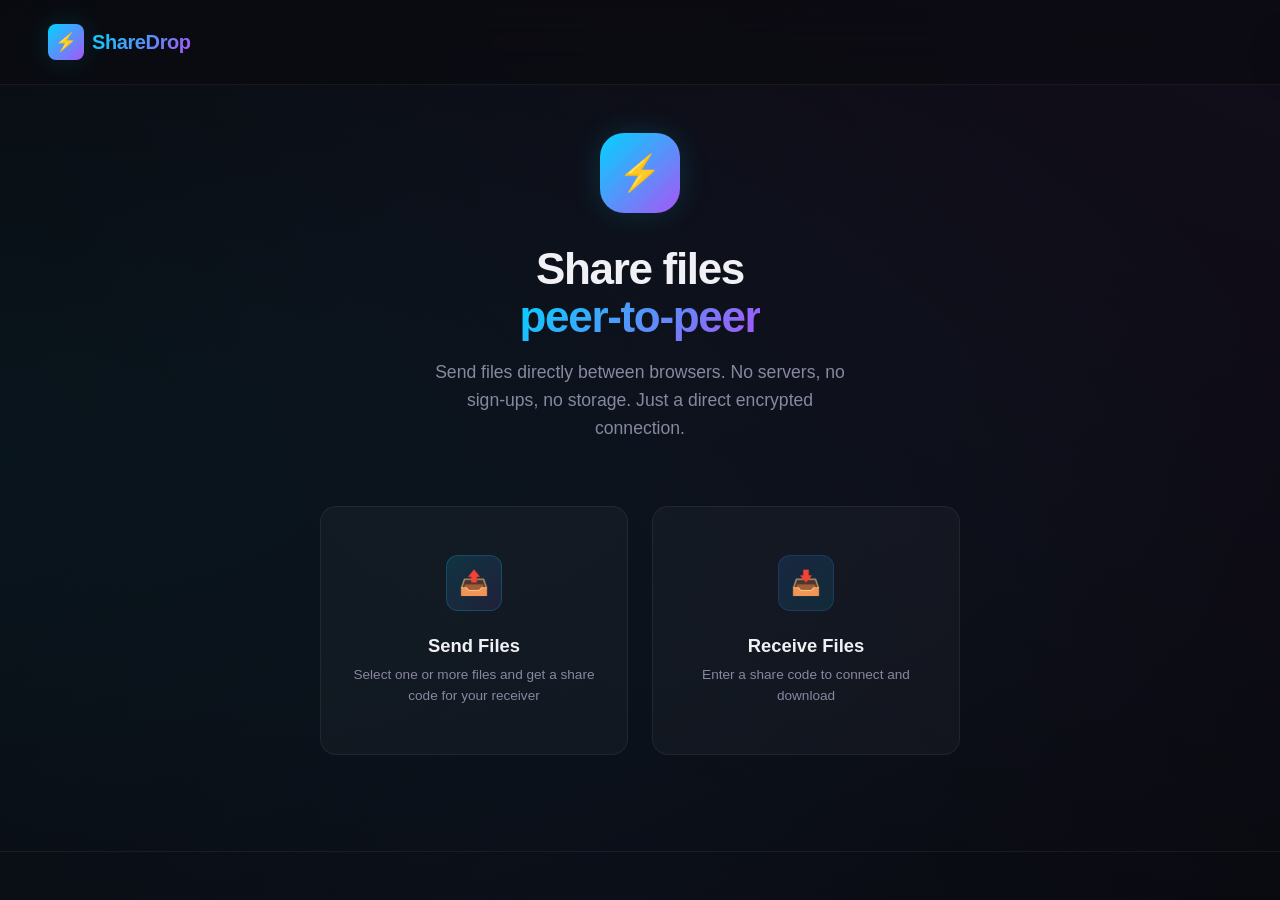
==== commit 8ec00b37: "Fix: point WebSocket to Render backend, use dynamic PORT" ====
--- a/frontend/index.html
+++ b/frontend/index.html
@@ -23,10 +23,6 @@
                 <div class="logo-icon">⚡</div>
                 <span class="logo-text">ShareDrop</span>
             </a>
-            <div class="header-badge">
-                <span class="dot"></span>
-                End-to-End Encrypted
-            </div>
         </header>
 
         <!-- ═══ Main Content ═════════════════════════════════════ -->
@@ -66,21 +62,6 @@
                         <p>Enter a share code to connect and download</p>
                     </div>
                 </div>
-
-                <div class="trust-strip">
-                    <div class="trust-item">
-                        <span class="icon">🔒</span>
-                        <span>Encrypted Transfer</span>
-                    </div>
-                    <div class="trust-item">
-                        <span class="icon">🚫</span>
-                        <span>No Server Storage</span>
-                    </div>
-                    <div class="trust-item">
-                        <span class="icon">👤</span>
-                        <span>No Login Required</span>
-                    </div>
-                </div>
             </section>
 
             <!-- ── SEND VIEW ─────────────────────────────────── -->
@@ -309,8 +290,6 @@
 
         <!-- ═══ Footer ═══════════════════════════════════════════ -->
         <footer class="app-footer">
-            Your files are transferred directly between browsers. They never touch our servers. 
-            Built with WebRTC · <a href="https://github.com/Dharsanrameshkumar/sharedrop-p2p" target="_blank" rel="noopener">GitHub</a>
         </footer>
 
     </div>
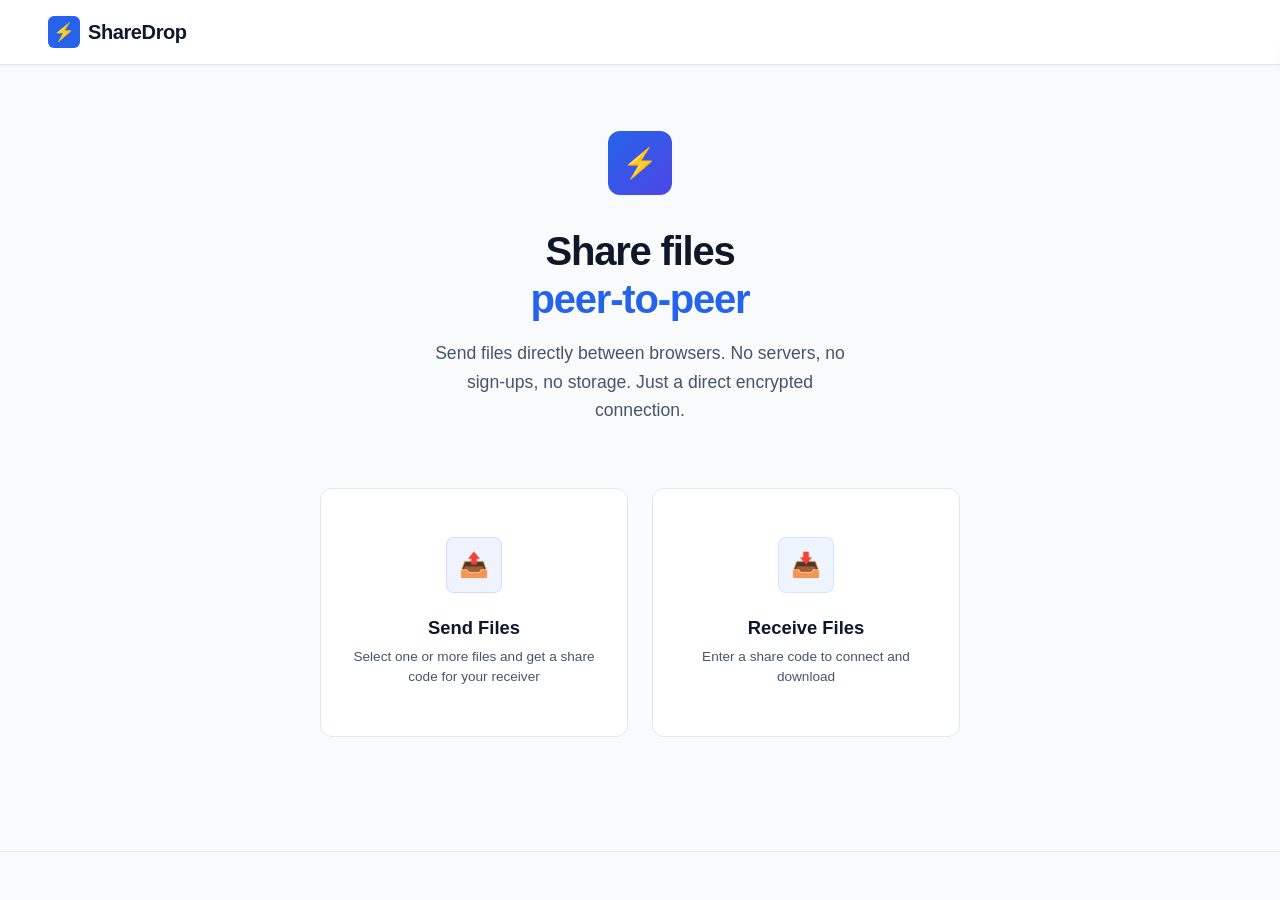
==== commit e6058bed: "increasing the speed" ====
--- a/frontend/index.html
+++ b/frontend/index.html
@@ -171,6 +171,9 @@
                             <div class="stat-label">ETA</div>
                         </div>
                     </div>
+                    <button class="btn btn-danger btn-full btn-lg" id="btn-cancel-send" style="margin-top: var(--space-lg);">
+                        Cancel Transfer
+                    </button>
                 </div>
 
                 <!-- Transfer Complete -->
@@ -265,6 +268,9 @@
                             <div class="stat-label">ETA</div>
                         </div>
                     </div>
+                    <button class="btn btn-danger btn-full btn-lg" id="btn-cancel-receive" style="margin-top: var(--space-lg);">
+                        Cancel Transfer
+                    </button>
                 </div>
 
                 <!-- Transfer Complete -->
--- a/frontend/css/style.css
+++ b/frontend/css/style.css
@@ -1,44 +1,40 @@
 /* ═══════════════════════════════════════════════════════════
    P2P File Share — Design System & Styles
-   Premium dark theme with glassmorphism and gradient accents
+   Premium Enterprise theme
    ═══════════════════════════════════════════════════════════ */
 
-/* ── Fonts (system stack — works fully offline / LAN-only) ── */
-/* No external CDN needed. Uses native OS fonts for best performance. */
-
-/* ── CSS Custom Properties ────────────────────────────────── */
 :root {
     /* Colors */
-    --bg-primary: #0a0a0f;
-    --bg-secondary: #12121a;
-    --bg-tertiary: #1a1a2e;
-    --bg-card: rgba(255, 255, 255, 0.03);
-    --bg-card-hover: rgba(255, 255, 255, 0.06);
-    --bg-glass: rgba(255, 255, 255, 0.05);
-    --bg-glass-hover: rgba(255, 255, 255, 0.08);
-
-    --text-primary: #f0f0f5;
-    --text-secondary: #8888a0;
-    --text-muted: #55556a;
-
-    --accent-cyan: #00d4ff;
-    --accent-purple: #a855f7;
+    --bg-primary: #f8fafc;
+    --bg-secondary: #f1f5f9;
+    --bg-tertiary: #e2e8f0;
+    --bg-card: #ffffff;
+    --bg-card-hover: #f8fafc;
+    --bg-glass: rgba(255, 255, 255, 0.9);
+    --bg-glass-hover: rgba(255, 255, 255, 1);
+
+    --text-primary: #0f172a;
+    --text-secondary: #475569;
+    --text-muted: #64748b;
+
+    --accent-cyan: #2563eb;
+    --accent-purple: #4f46e5;
     --accent-blue: #3b82f6;
-    --accent-green: #10b981;
-    --accent-red: #ef4444;
-    --accent-orange: #f59e0b;
-
-    --gradient-primary: linear-gradient(135deg, #00d4ff, #a855f7);
-    --gradient-secondary: linear-gradient(135deg, #3b82f6, #00d4ff);
-    --gradient-success: linear-gradient(135deg, #10b981, #00d4ff);
-    --gradient-danger: linear-gradient(135deg, #ef4444, #f59e0b);
-
-    --border-subtle: rgba(255, 255, 255, 0.06);
-    --border-accent: rgba(0, 212, 255, 0.2);
-
-    --shadow-glow-cyan: 0 0 30px rgba(0, 212, 255, 0.15);
-    --shadow-glow-purple: 0 0 30px rgba(168, 85, 247, 0.15);
-    --shadow-card: 0 8px 32px rgba(0, 0, 0, 0.3);
+    --accent-green: #16a34a;
+    --accent-red: #dc2626;
+    --accent-orange: #d97706;
+
+    --gradient-primary: linear-gradient(135deg, #2563eb, #4f46e5);
+    --gradient-secondary: linear-gradient(135deg, #1e40af, #3b82f6);
+    --gradient-success: linear-gradient(135deg, #16a34a, #22c55e);
+    --gradient-danger: linear-gradient(135deg, #dc2626, #ef4444);
+
+    --border-subtle: #e2e8f0;
+    --border-accent: #cbd5e1;
+
+    --shadow-glow-cyan: 0 4px 12px rgba(37, 99, 235, 0.08);
+    --shadow-glow-purple: 0 4px 12px rgba(79, 70, 229, 0.08);
+    --shadow-card: 0 10px 15px -3px rgba(0, 0, 0, 0.05), 0 4px 6px -2px rgba(0, 0, 0, 0.02);
 
     /* Typography */
     --font-primary: 'Inter', -apple-system, BlinkMacSystemFont, 'Segoe UI', Roboto, 'Helvetica Neue', Arial, sans-serif;
@@ -54,10 +50,10 @@
     --space-3xl: 4rem;
 
     /* Border radius */
-    --radius-sm: 8px;
-    --radius-md: 12px;
-    --radius-lg: 16px;
-    --radius-xl: 24px;
+    --radius-sm: 6px;
+    --radius-md: 8px;
+    --radius-lg: 12px;
+    --radius-xl: 16px;
     --radius-full: 9999px;
 
     /* Transitions */
@@ -93,26 +89,7 @@
 }
 
 /* ── Animated Background ──────────────────────────────────── */
-body::before {
-    content: '';
-    position: fixed;
-    top: -50%;
-    left: -50%;
-    width: 200%;
-    height: 200%;
-    background:
-        radial-gradient(ellipse at 20% 50%, rgba(0, 212, 255, 0.06) 0%, transparent 50%),
-        radial-gradient(ellipse at 80% 20%, rgba(168, 85, 247, 0.06) 0%, transparent 50%),
-        radial-gradient(ellipse at 50% 80%, rgba(59, 130, 246, 0.04) 0%, transparent 50%);
-    animation: bgShift 20s ease-in-out infinite alternate;
-    z-index: 0;
-    pointer-events: none;
-}
-
-@keyframes bgShift {
-    0% { transform: translate(0, 0) rotate(0deg); }
-    100% { transform: translate(-5%, -5%) rotate(3deg); }
-}
+/* Removed for clean enterprise look */
 
 /* ── Layout ───────────────────────────────────────────────── */
 .app-container {
@@ -128,10 +105,10 @@
     display: flex;
     align-items: center;
     justify-content: space-between;
-    padding: var(--space-lg) var(--space-2xl);
-    background: rgba(10, 10, 15, 0.6);
-    backdrop-filter: blur(20px);
+    padding: var(--space-md) var(--space-2xl);
+    background: #ffffff;
     border-bottom: 1px solid var(--border-subtle);
+    box-shadow: 0 1px 3px rgba(0, 0, 0, 0.05);
     position: sticky;
     top: 0;
     z-index: 100;
@@ -143,27 +120,29 @@
     gap: var(--space-sm);
     cursor: pointer;
     text-decoration: none;
+    transition: opacity var(--transition-fast);
+}
+
+.app-logo:hover {
+    opacity: 0.9;
 }
 
 .logo-icon {
-    width: 36px;
-    height: 36px;
-    border-radius: var(--radius-sm);
-    background: var(--gradient-primary);
+    width: 32px;
+    height: 32px;
+    border-radius: 6px;
+    background: var(--accent-cyan);
     display: flex;
     align-items: center;
     justify-content: center;
     font-size: 1.1rem;
-    box-shadow: var(--shadow-glow-cyan);
+    color: white;
 }
 
 .logo-text {
     font-size: 1.25rem;
     font-weight: 700;
-    background: var(--gradient-primary);
-    -webkit-background-clip: text;
-    -webkit-text-fill-color: transparent;
-    background-clip: text;
+    color: var(--text-primary);
     letter-spacing: -0.02em;
 }
 
@@ -227,37 +206,29 @@
 }
 
 .home-hero .hero-icon {
-    width: 80px;
-    height: 80px;
+    width: 64px;
+    height: 64px;
     margin: 0 auto var(--space-xl);
-    border-radius: var(--radius-xl);
+    border-radius: var(--radius-lg);
     background: var(--gradient-primary);
     display: flex;
     align-items: center;
     justify-content: center;
-    font-size: 2.2rem;
-    box-shadow: var(--shadow-glow-cyan);
-    animation: float 3s ease-in-out infinite;
-}
-
-@keyframes float {
-    0%, 100% { transform: translateY(0); }
-    50% { transform: translateY(-8px); }
+    font-size: 1.8rem;
+    color: white;
 }
 
 .home-hero h1 {
-    font-size: 2.75rem;
+    font-size: 2.5rem;
     font-weight: 800;
     letter-spacing: -0.03em;
-    line-height: 1.1;
+    line-height: 1.2;
+    color: var(--text-primary);
     margin-bottom: var(--space-md);
 }
 
 .home-hero h1 .gradient-text {
-    background: var(--gradient-primary);
-    -webkit-background-clip: text;
-    -webkit-text-fill-color: transparent;
-    background-clip: text;
+    color: var(--accent-cyan);
 }
 
 .home-hero .subtitle {
@@ -298,17 +269,17 @@
 }
 
 .action-card.send-card::before {
-    background: linear-gradient(135deg, rgba(0, 212, 255, 0.08), rgba(168, 85, 247, 0.05));
+    background: linear-gradient(135deg, rgba(37, 99, 235, 0.03), rgba(79, 70, 229, 0.01));
 }
 
 .action-card.receive-card::before {
-    background: linear-gradient(135deg, rgba(59, 130, 246, 0.08), rgba(0, 212, 255, 0.05));
+    background: linear-gradient(135deg, rgba(59, 130, 246, 0.03), rgba(37, 99, 235, 0.01));
 }
 
 .action-card:hover {
-    border-color: var(--border-accent);
-    transform: translateY(-4px);
-    box-shadow: var(--shadow-glow-cyan);
+    border-color: var(--accent-cyan);
+    transform: translateY(-2px);
+    box-shadow: 0 12px 20px -8px rgba(0, 0, 0, 0.08);
 }
 
 .action-card:hover::before {
@@ -329,13 +300,15 @@
 }
 
 .send-card .card-icon {
-    background: linear-gradient(135deg, rgba(0, 212, 255, 0.15), rgba(168, 85, 247, 0.1));
-    border: 1px solid rgba(0, 212, 255, 0.2);
+    background: rgba(37, 99, 235, 0.08);
+    border: 1px solid rgba(37, 99, 235, 0.15);
+    color: var(--accent-cyan);
 }
 
 .receive-card .card-icon {
-    background: linear-gradient(135deg, rgba(59, 130, 246, 0.15), rgba(0, 212, 255, 0.1));
-    border: 1px solid rgba(59, 130, 246, 0.2);
+    background: rgba(59, 130, 246, 0.08);
+    border: 1px solid rgba(59, 130, 246, 0.15);
+    color: var(--accent-blue);
 }
 
 .action-card h3 {
@@ -495,8 +468,8 @@
 .drop-zone:hover,
 .drop-zone.drag-over {
     border-color: var(--accent-cyan);
-    background: rgba(0, 212, 255, 0.04);
-    box-shadow: var(--shadow-glow-cyan);
+    background: rgba(37, 99, 235, 0.02);
+    box-shadow: 0 4px 12px rgba(37, 99, 235, 0.05);
 }
 
 .drop-zone.drag-over {
@@ -875,9 +848,9 @@
     gap: var(--space-md);
     padding: var(--space-md) var(--space-xl);
     background: var(--bg-card);
-    border: 1px solid var(--border-accent);
+    border: 1px solid var(--border-subtle);
     border-radius: var(--radius-md);
-    box-shadow: var(--shadow-glow-cyan);
+    box-shadow: 0 1px 3px rgba(0, 0, 0, 0.05);
 }
 
 .room-code-value {
@@ -949,7 +922,7 @@
 
 .room-code-input-group input:focus {
     border-color: var(--accent-cyan);
-    box-shadow: 0 0 0 3px rgba(0, 212, 255, 0.1);
+    box-shadow: 0 0 0 3px rgba(37, 99, 235, 0.15);
 }
 
 .room-code-input-group input::placeholder {
@@ -978,12 +951,12 @@
 .btn-primary {
     background: var(--gradient-primary);
     color: white;
-    box-shadow: 0 4px 15px rgba(0, 212, 255, 0.25);
+    box-shadow: 0 4px 12px rgba(37, 99, 235, 0.15);
 }
 
 .btn-primary:hover {
-    transform: translateY(-2px);
-    box-shadow: 0 8px 25px rgba(0, 212, 255, 0.35);
+    transform: translateY(-1px);
+    box-shadow: 0 6px 20px rgba(37, 99, 235, 0.25);
 }
 
 .btn-primary:active {
@@ -1006,6 +979,21 @@
 .btn-secondary:hover {
     background: var(--bg-glass-hover);
     border-color: var(--border-accent);
+}
+
+.btn-danger {
+    background: var(--gradient-danger);
+    color: white;
+    box-shadow: 0 4px 12px rgba(220, 38, 38, 0.15);
+}
+
+.btn-danger:hover {
+    transform: translateY(-1px);
+    box-shadow: 0 6px 20px rgba(220, 38, 38, 0.25);
+}
+
+.btn-danger:active {
+    transform: translateY(0);
 }
 
 .btn-full {
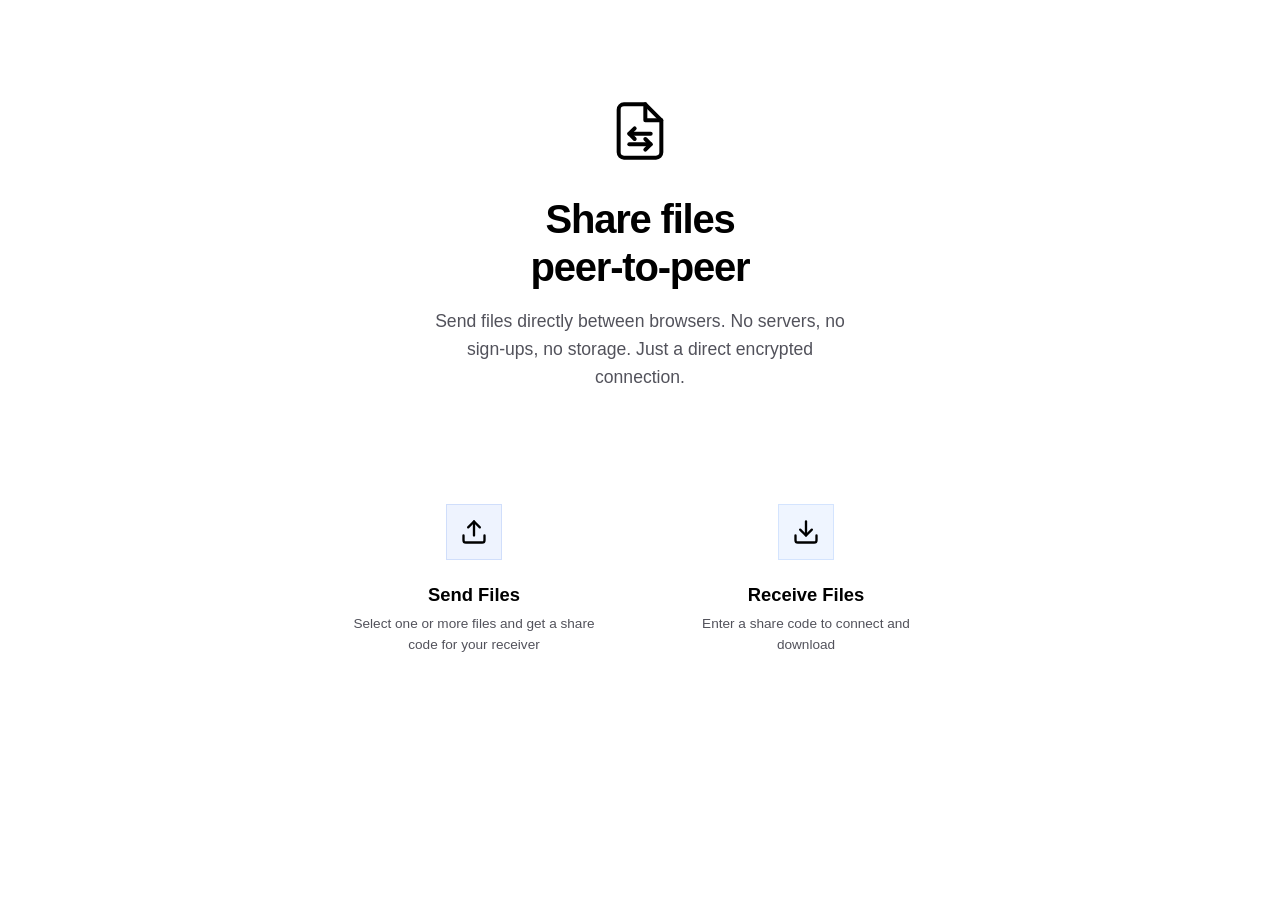
==== commit 7ad6f21a: "feat: initialize frontend application structure and basic styling" ====
--- a/frontend/index.html
+++ b/frontend/index.html
@@ -8,22 +8,22 @@
     <title>ShareDrop — Ephemeral P2P File Sharing</title>
 
     <!-- Favicon (inline SVG as data URI) -->
-    <link rel="icon" href="data:image/svg+xml,<svg xmlns='http://www.w3.org/2000/svg' viewBox='0 0 100 100'><text y='.9em' font-size='90'>⚡</text></svg>">
+    <link rel="icon" href="data:image/svg+xml,<svg xmlns='http://www.w3.org/2000/svg' viewBox='0 0 24 24' fill='none' stroke='black' stroke-width='2' stroke-linecap='round' stroke-linejoin='round'><path d='M13 2L3 14h9l-1 8 10-12h-9l1-8z'/></svg>">
 
     <!-- Styles -->
-    <link rel="stylesheet" href="css/style.css">
+    <link rel="stylesheet" href="css/style.css?v=7">
+    <style>
+        /* Force black text for inputs to bypass aggressive caching */
+        .room-code-input-group input {
+            color: #000000 !important;
+        }
+    </style>
 </head>
 
 <body>
     <div class="app-container">
 
-        <!-- ═══ Header ═══════════════════════════════════════════ -->
-        <header class="app-header">
-            <a class="app-logo" id="logo-home-link" title="Back to home">
-                <div class="logo-icon">⚡</div>
-                <span class="logo-text">ShareDrop</span>
-            </a>
-        </header>
+
 
         <!-- ═══ Main Content ═════════════════════════════════════ -->
         <main class="app-main">
@@ -39,7 +39,16 @@
             <!-- ── HOME VIEW ─────────────────────────────────── -->
             <section class="view active" id="view-home">
                 <div class="home-hero">
-                    <div class="hero-icon">⚡</div>
+                    <div class="hero-icon">
+                        <svg width="64" height="64" viewBox="0 0 24 24" fill="none" stroke="currentColor" stroke-width="1.5" stroke-linecap="round" stroke-linejoin="round">
+                            <path d="M14 2H6a2 2 0 0 0-2 2v16a2 2 0 0 0 2 2h12a2 2 0 0 0 2-2V8z"></path>
+                            <polyline points="14 2 14 8 20 8"></polyline>
+                            <path d="M16 13H8"></path>
+                            <path d="M16 17H8"></path>
+                            <polyline points="10 11 8 13 10 15"></polyline>
+                            <polyline points="14 15 16 17 14 19"></polyline>
+                        </svg>
+                    </div>
                     <h1>
                         Share files<br>
                         <span class="gradient-text">peer-to-peer</span>
@@ -52,12 +61,12 @@
 
                 <div class="action-cards">
                     <div class="action-card send-card" id="btn-go-send" tabindex="0" role="button" aria-label="Send files">
-                        <div class="card-icon">📤</div>
+                        <div class="card-icon"><svg width="28" height="28" fill="none" viewBox="0 0 24 24" stroke="currentColor" stroke-width="2" stroke-linecap="round" stroke-linejoin="round"><path d="M21 15v4a2 2 0 0 1-2 2H5a2 2 0 0 1-2-2v-4"></path><polyline points="17 8 12 3 7 8"></polyline><line x1="12" y1="3" x2="12" y2="15"></line></svg></div>
                         <h3>Send Files</h3>
                         <p>Select one or more files and get a share code for your receiver</p>
                     </div>
                     <div class="action-card receive-card" id="btn-go-receive" tabindex="0" role="button" aria-label="Receive files">
-                        <div class="card-icon">📥</div>
+                        <div class="card-icon"><svg width="28" height="28" fill="none" viewBox="0 0 24 24" stroke="currentColor" stroke-width="2" stroke-linecap="round" stroke-linejoin="round"><path d="M21 15v4a2 2 0 0 1-2 2H5a2 2 0 0 1-2-2v-4"></path><polyline points="7 10 12 15 17 10"></polyline><line x1="12" y1="15" x2="12" y2="3"></line></svg></div>
                         <h3>Receive Files</h3>
                         <p>Enter a share code to connect and download</p>
                     </div>
@@ -72,7 +81,7 @@
 
                 <div class="section-header">
                     <h2>Send Files</h2>
-                    <p>Select files to share (max 1 GB each)</p>
+                    <p>Select files to share</p>
                 </div>
 
                 <!-- Steps -->
@@ -95,9 +104,9 @@
 
                 <!-- Step 1: File Selection -->
                 <div class="drop-zone" id="drop-zone">
-                    <div class="drop-icon">📁</div>
+                    <div class="drop-icon"><svg width="48" height="48" fill="none" viewBox="0 0 24 24" stroke="currentColor" stroke-width="1.5" stroke-linecap="round" stroke-linejoin="round"><path d="M22 19a2 2 0 0 1-2 2H4a2 2 0 0 1-2-2V5a2 2 0 0 1 2-2h5l2 3h9a2 2 0 0 1 2 2z"></path></svg></div>
                     <div class="drop-text">Drag & drop your files here</div>
-                    <div class="drop-subtext">or <span>click to browse</span> · Max 1 GB per file</div>
+                    <div class="drop-subtext">or <span>click to browse</span></div>
                     <input type="file" id="file-input" multiple>
                 </div>
 
@@ -124,7 +133,7 @@
                     <div class="room-code-label">Share this code with the receiver</div>
                     <div class="room-code-display">
                         <span class="room-code-value" id="room-code-value">—</span>
-                        <button class="btn-copy" id="btn-copy-code" title="Copy code">📋</button>
+                        <button class="btn-copy" id="btn-copy-code" title="Copy code"><svg width="16" height="16" fill="none" viewBox="0 0 24 24" stroke="currentColor" stroke-width="2" stroke-linecap="round" stroke-linejoin="round"><rect x="9" y="9" width="13" height="13" rx="2" ry="2"></rect><path d="M5 15H4a2 2 0 0 1-2-2V4a2 2 0 0 1 2-2h9a2 2 0 0 1 2 2v1"></path></svg></button>
                     </div>
                     <div class="room-code-hint">Waiting for receiver to connect...</div>
                 </div>
@@ -178,7 +187,7 @@
 
                 <!-- Transfer Complete -->
                 <div class="transfer-complete" id="send-complete">
-                    <div class="complete-icon">✓</div>
+                    <div class="complete-icon"><svg width="36" height="36" fill="none" viewBox="0 0 24 24" stroke="currentColor" stroke-width="2" stroke-linecap="round" stroke-linejoin="round"><polyline points="20 6 9 17 4 12"></polyline></svg></div>
                     <div class="complete-title">All Files Sent!</div>
                     <div class="complete-subtitle" id="send-complete-subtitle">Your files have been successfully delivered.</div>
                     <button class="btn btn-secondary btn-lg" id="btn-send-another">
@@ -221,7 +230,7 @@
                 <!-- Incoming File Info (batch) -->
                 <div class="file-info" id="incoming-file-info">
                     <div class="incoming-batch-header">
-                        <span class="incoming-batch-icon">📥</span>
+                        <span class="incoming-batch-icon"><svg width="24" height="24" fill="none" viewBox="0 0 24 24" stroke="currentColor" stroke-width="2" stroke-linecap="round" stroke-linejoin="round"><path d="M21 15v4a2 2 0 0 1-2 2H5a2 2 0 0 1-2-2v-4"></path><polyline points="7 10 12 15 17 10"></polyline><line x1="12" y1="15" x2="12" y2="3"></line></svg></span>
                         <div class="incoming-batch-details">
                             <div class="incoming-batch-title" id="incoming-batch-title">Incoming files</div>
                             <div class="incoming-batch-meta" id="incoming-batch-meta">—</div>
@@ -275,7 +284,7 @@
 
                 <!-- Transfer Complete -->
                 <div class="transfer-complete" id="receive-complete">
-                    <div class="complete-icon">✓</div>
+                    <div class="complete-icon"><svg width="36" height="36" fill="none" viewBox="0 0 24 24" stroke="currentColor" stroke-width="2" stroke-linecap="round" stroke-linejoin="round"><polyline points="20 6 9 17 4 12"></polyline></svg></div>
                     <div class="complete-title">All Files Received!</div>
                     <div class="complete-subtitle" id="receive-complete-subtitle">Your download should begin automatically.</div>
                     <div class="integrity-badge" id="integrity-badge">
@@ -283,7 +292,7 @@
                         <span class="integrity-text" id="integrity-text">Verifying integrity...</span>
                     </div>
                     <button class="btn btn-primary btn-lg" id="btn-download-all" style="margin-bottom: var(--space-md);">
-                        💾 Download All Files
+                        <svg width="20" height="20" fill="none" viewBox="0 0 24 24" stroke="currentColor" stroke-width="2" stroke-linecap="round" stroke-linejoin="round"><path d="M21 15v4a2 2 0 0 1-2 2H5a2 2 0 0 1-2-2v-4"></path><polyline points="7 10 12 15 17 10"></polyline><line x1="12" y1="15" x2="12" y2="3"></line></svg> Download All Files
                     </button>
                     <br>
                     <button class="btn btn-secondary btn-lg" id="btn-receive-another">
--- a/frontend/css/style.css
+++ b/frontend/css/style.css
@@ -4,41 +4,41 @@
    ═══════════════════════════════════════════════════════════ */
 
 :root {
-    /* Colors */
-    --bg-primary: #f8fafc;
-    --bg-secondary: #f1f5f9;
-    --bg-tertiary: #e2e8f0;
-    --bg-card: #ffffff;
-    --bg-card-hover: #f8fafc;
+    /* Colors - Minimalist Black & White (Light Mode) */
+    --bg-primary: #FFFFFF;
+    --bg-secondary: #FAFAFA;
+    --bg-tertiary: #F4F4F5;
+    --bg-card: #FFFFFF;
+    --bg-card-hover: #FAFAFA;
     --bg-glass: rgba(255, 255, 255, 0.9);
     --bg-glass-hover: rgba(255, 255, 255, 1);
 
-    --text-primary: #0f172a;
-    --text-secondary: #475569;
-    --text-muted: #64748b;
-
-    --accent-cyan: #2563eb;
-    --accent-purple: #4f46e5;
-    --accent-blue: #3b82f6;
-    --accent-green: #16a34a;
-    --accent-red: #dc2626;
-    --accent-orange: #d97706;
-
-    --gradient-primary: linear-gradient(135deg, #2563eb, #4f46e5);
-    --gradient-secondary: linear-gradient(135deg, #1e40af, #3b82f6);
-    --gradient-success: linear-gradient(135deg, #16a34a, #22c55e);
-    --gradient-danger: linear-gradient(135deg, #dc2626, #ef4444);
-
-    --border-subtle: #e2e8f0;
-    --border-accent: #cbd5e1;
-
-    --shadow-glow-cyan: 0 4px 12px rgba(37, 99, 235, 0.08);
-    --shadow-glow-purple: 0 4px 12px rgba(79, 70, 229, 0.08);
-    --shadow-card: 0 10px 15px -3px rgba(0, 0, 0, 0.05), 0 4px 6px -2px rgba(0, 0, 0, 0.02);
+    --text-primary: #000000;
+    --text-secondary: #52525B;
+    --text-muted: #A1A1AA;
+
+    --accent-cyan: #000000;
+    --accent-purple: #111111;
+    --accent-blue: #000000;
+    --accent-green: #000000;
+    --accent-red: #000000;
+    --accent-orange: #000000;
+
+    --gradient-primary: #000000;
+    --gradient-secondary: #111111;
+    --gradient-success: #000000;
+    --gradient-danger: #000000;
+
+    --border-subtle: transparent; /* No visible lines */
+    --border-accent: #000000;
+
+    --shadow-glow-cyan: none;
+    --shadow-glow-purple: none;
+    --shadow-card: none;
 
     /* Typography */
-    --font-primary: 'Inter', -apple-system, BlinkMacSystemFont, 'Segoe UI', Roboto, 'Helvetica Neue', Arial, sans-serif;
-    --font-mono: 'Cascadia Code', 'JetBrains Mono', 'Fira Code', 'Consolas', 'Courier New', monospace;
+    --font-primary: 'Jost', 'Inter', -apple-system, sans-serif;
+    --font-mono: 'Cascadia Code', 'JetBrains Mono', monospace;
 
     /* Spacing */
     --space-xs: 0.25rem;
@@ -49,11 +49,11 @@
     --space-2xl: 3rem;
     --space-3xl: 4rem;
 
-    /* Border radius */
-    --radius-sm: 6px;
-    --radius-md: 8px;
-    --radius-lg: 12px;
-    --radius-xl: 16px;
+    /* Border radius - Sharp/Minimalist */
+    --radius-sm: 0px;
+    --radius-md: 0px;
+    --radius-lg: 0px;
+    --radius-xl: 0px;
     --radius-full: 9999px;
 
     /* Transitions */
@@ -136,7 +136,7 @@
     align-items: center;
     justify-content: center;
     font-size: 1.1rem;
-    color: white;
+    color: var(--bg-primary);
 }
 
 .logo-text {
@@ -209,13 +209,12 @@
     width: 64px;
     height: 64px;
     margin: 0 auto var(--space-xl);
-    border-radius: var(--radius-lg);
-    background: var(--gradient-primary);
+    background: transparent;
     display: flex;
     align-items: center;
     justify-content: center;
     font-size: 1.8rem;
-    color: white;
+    color: var(--text-primary);
 }
 
 .home-hero h1 {
@@ -906,18 +905,25 @@
 .room-code-input-group input {
     width: 52px;
     height: 64px;
+    line-height: 64px;
     text-align: center;
     font-family: var(--font-mono);
     font-size: 1.5rem;
     font-weight: 600;
     text-transform: uppercase;
-    background: var(--bg-card);
-    border: 2px solid var(--border-subtle);
-    border-radius: var(--radius-md);
-    color: var(--text-primary);
+    color: #000000 !important;
+    -webkit-text-fill-color: #000000 !important;
+    background: #FFFFFF !important;
+    border: 2px solid #000000;
+    border-radius: 4px;
+    padding: 0;
+    cursor: text;
     outline: none;
-    transition: all var(--transition-fast);
-    caret-color: var(--accent-cyan);
+    transition: all var(--transition-base);
+    caret-color: #000000;
+    appearance: none;
+    -webkit-appearance: none;
+    opacity: 1;
 }
 
 .room-code-input-group input:focus {
@@ -949,9 +955,9 @@
 }
 
 .btn-primary {
-    background: var(--gradient-primary);
-    color: white;
-    box-shadow: 0 4px 12px rgba(37, 99, 235, 0.15);
+    background: #000000;
+    color: #FFFFFF;
+    box-shadow: 0 4px 12px rgba(255, 255, 255, 0.15);
 }
 
 .btn-primary:hover {
@@ -964,7 +970,9 @@
 }
 
 .btn-primary:disabled {
-    opacity: 0.5;
+    opacity: 1;
+    background: #000000;
+    color: #FFFFFF;
     cursor: not-allowed;
     transform: none;
     box-shadow: none;
@@ -983,7 +991,7 @@
 
 .btn-danger {
     background: var(--gradient-danger);
-    color: white;
+    color: var(--bg-primary);
     box-shadow: 0 4px 12px rgba(220, 38, 38, 0.15);
 }
 
